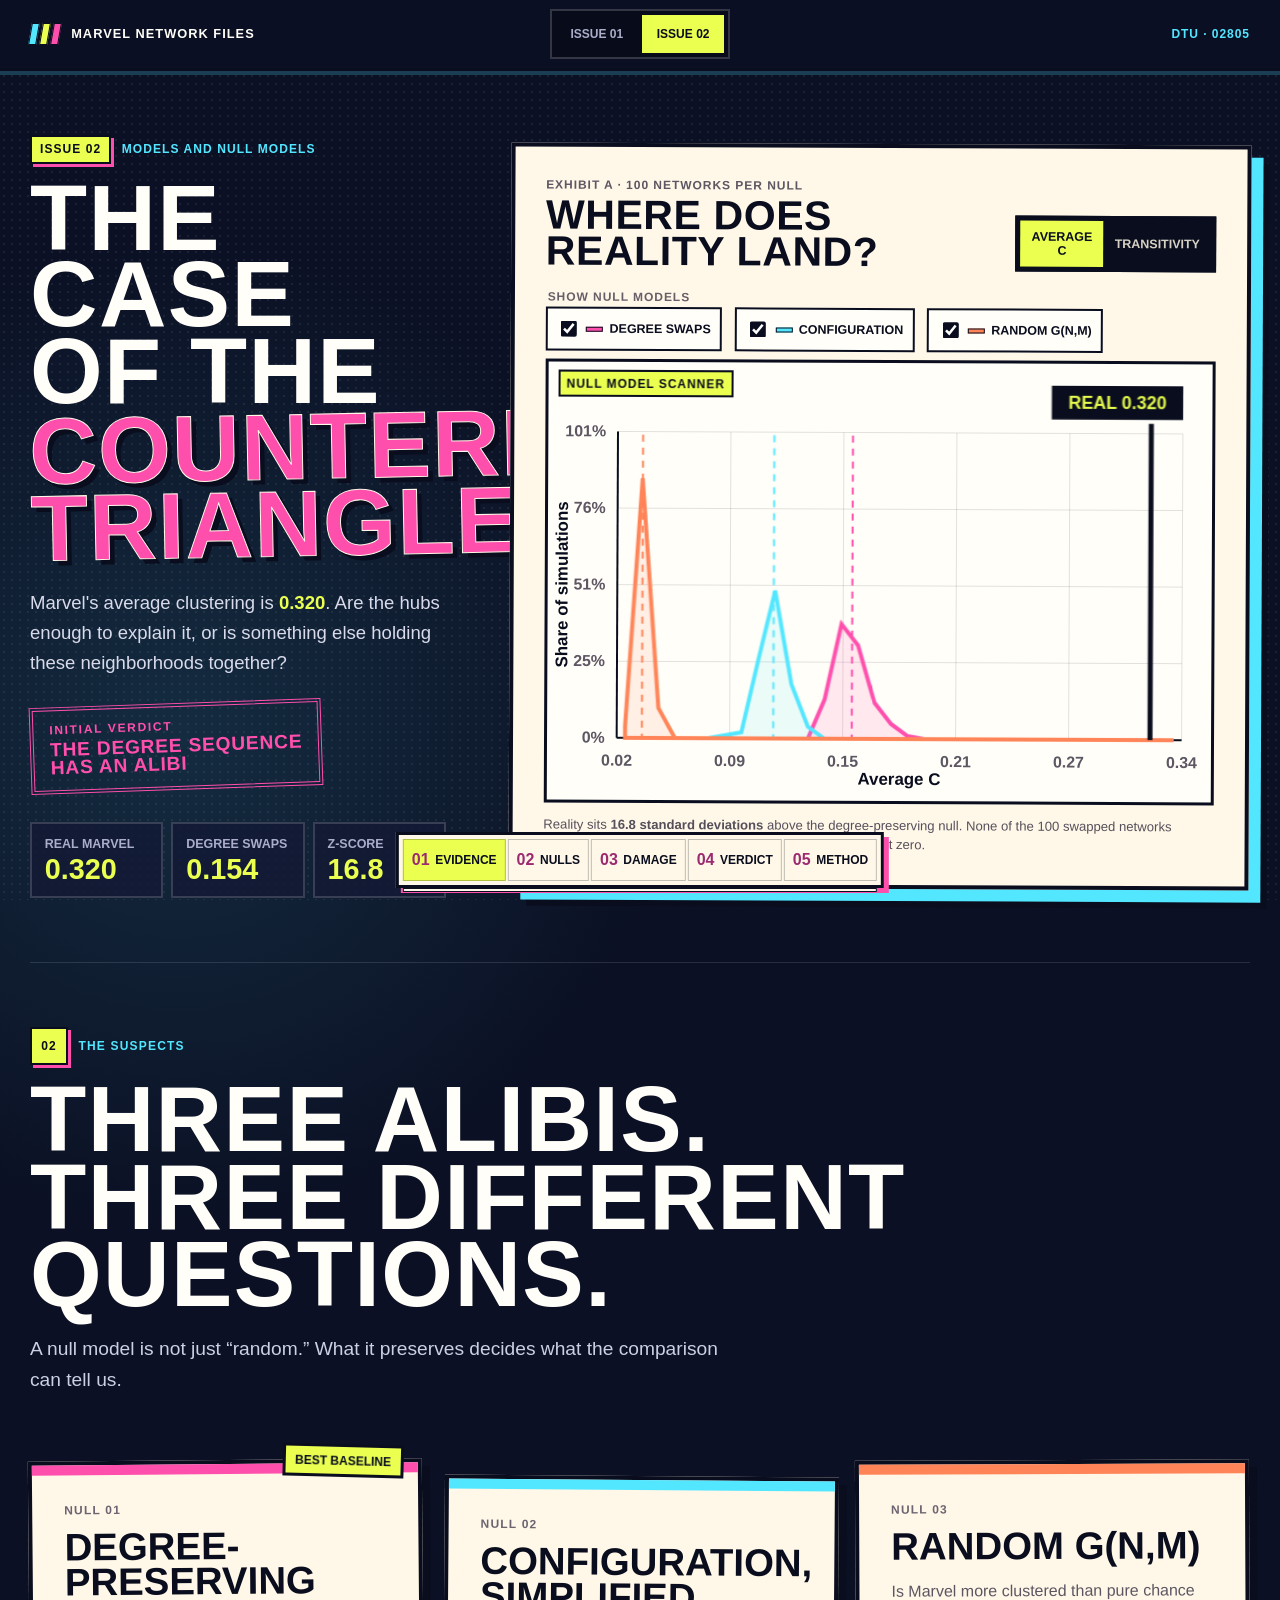
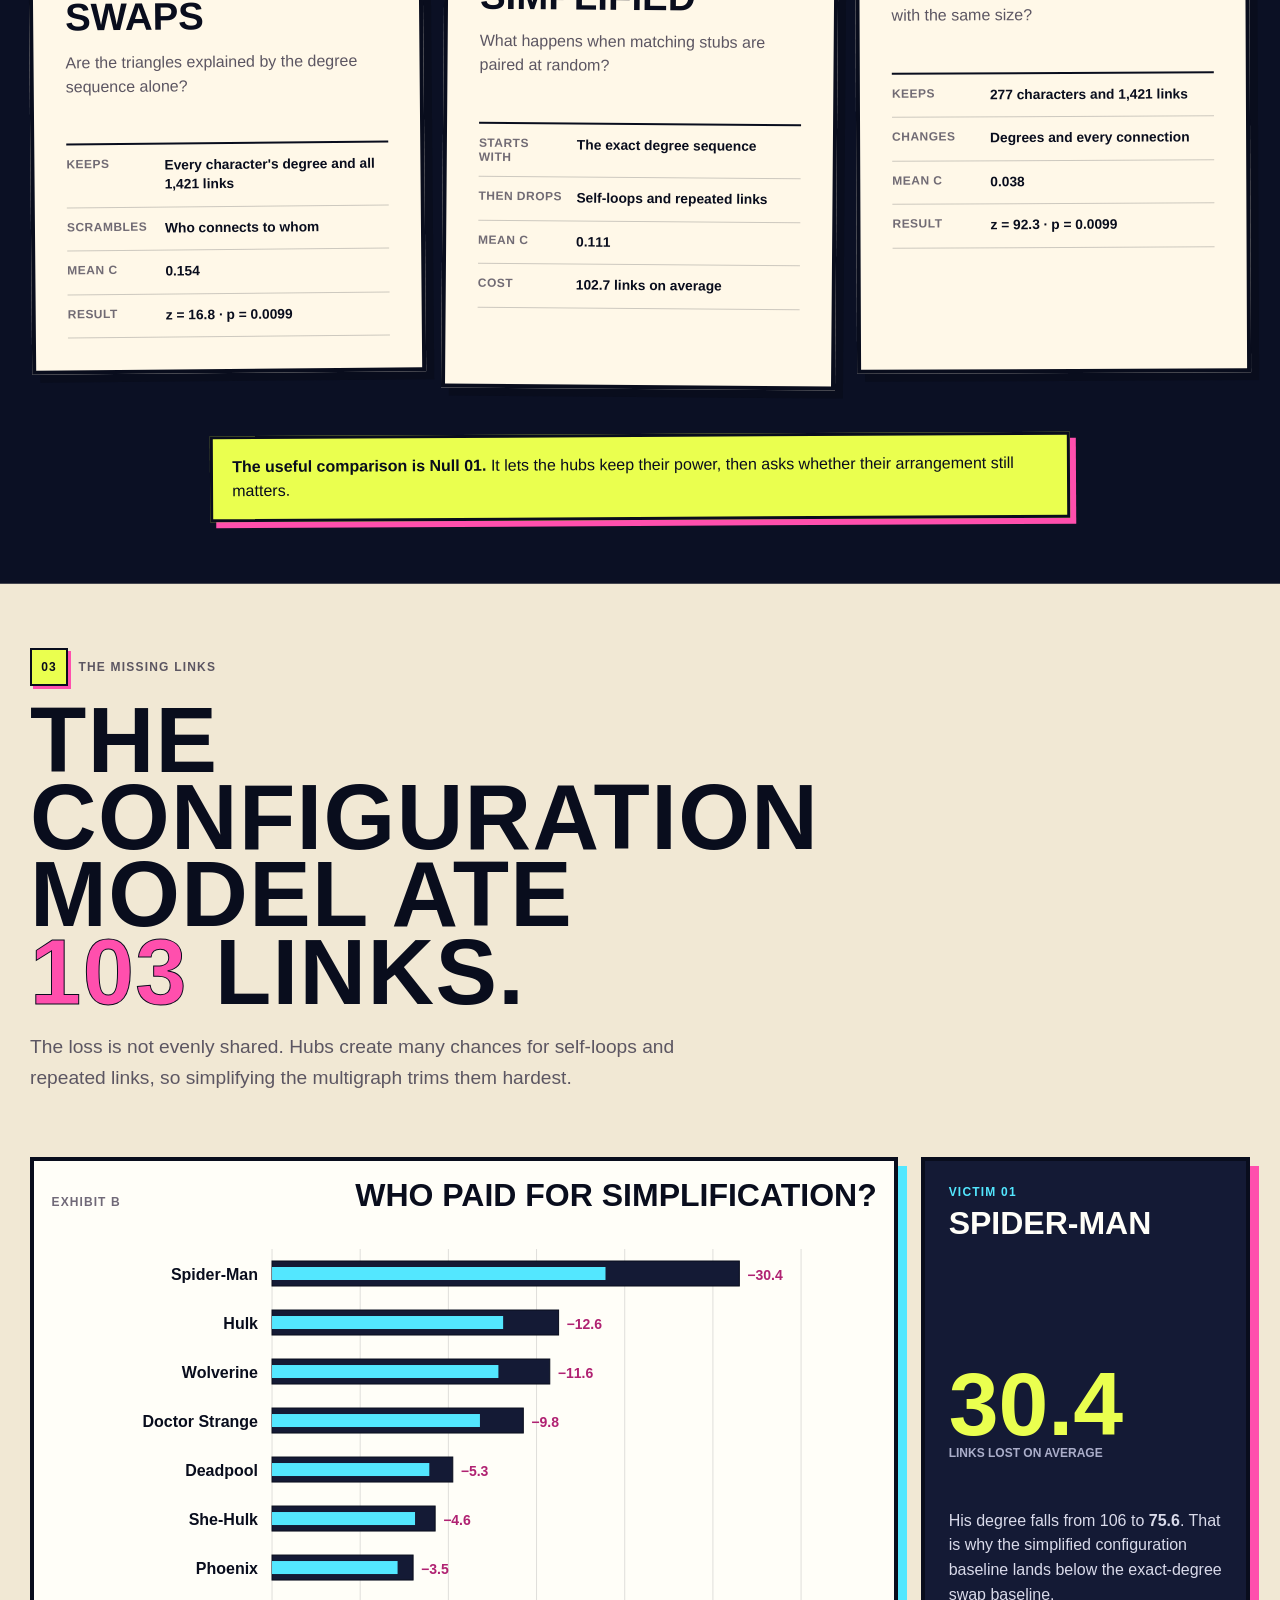
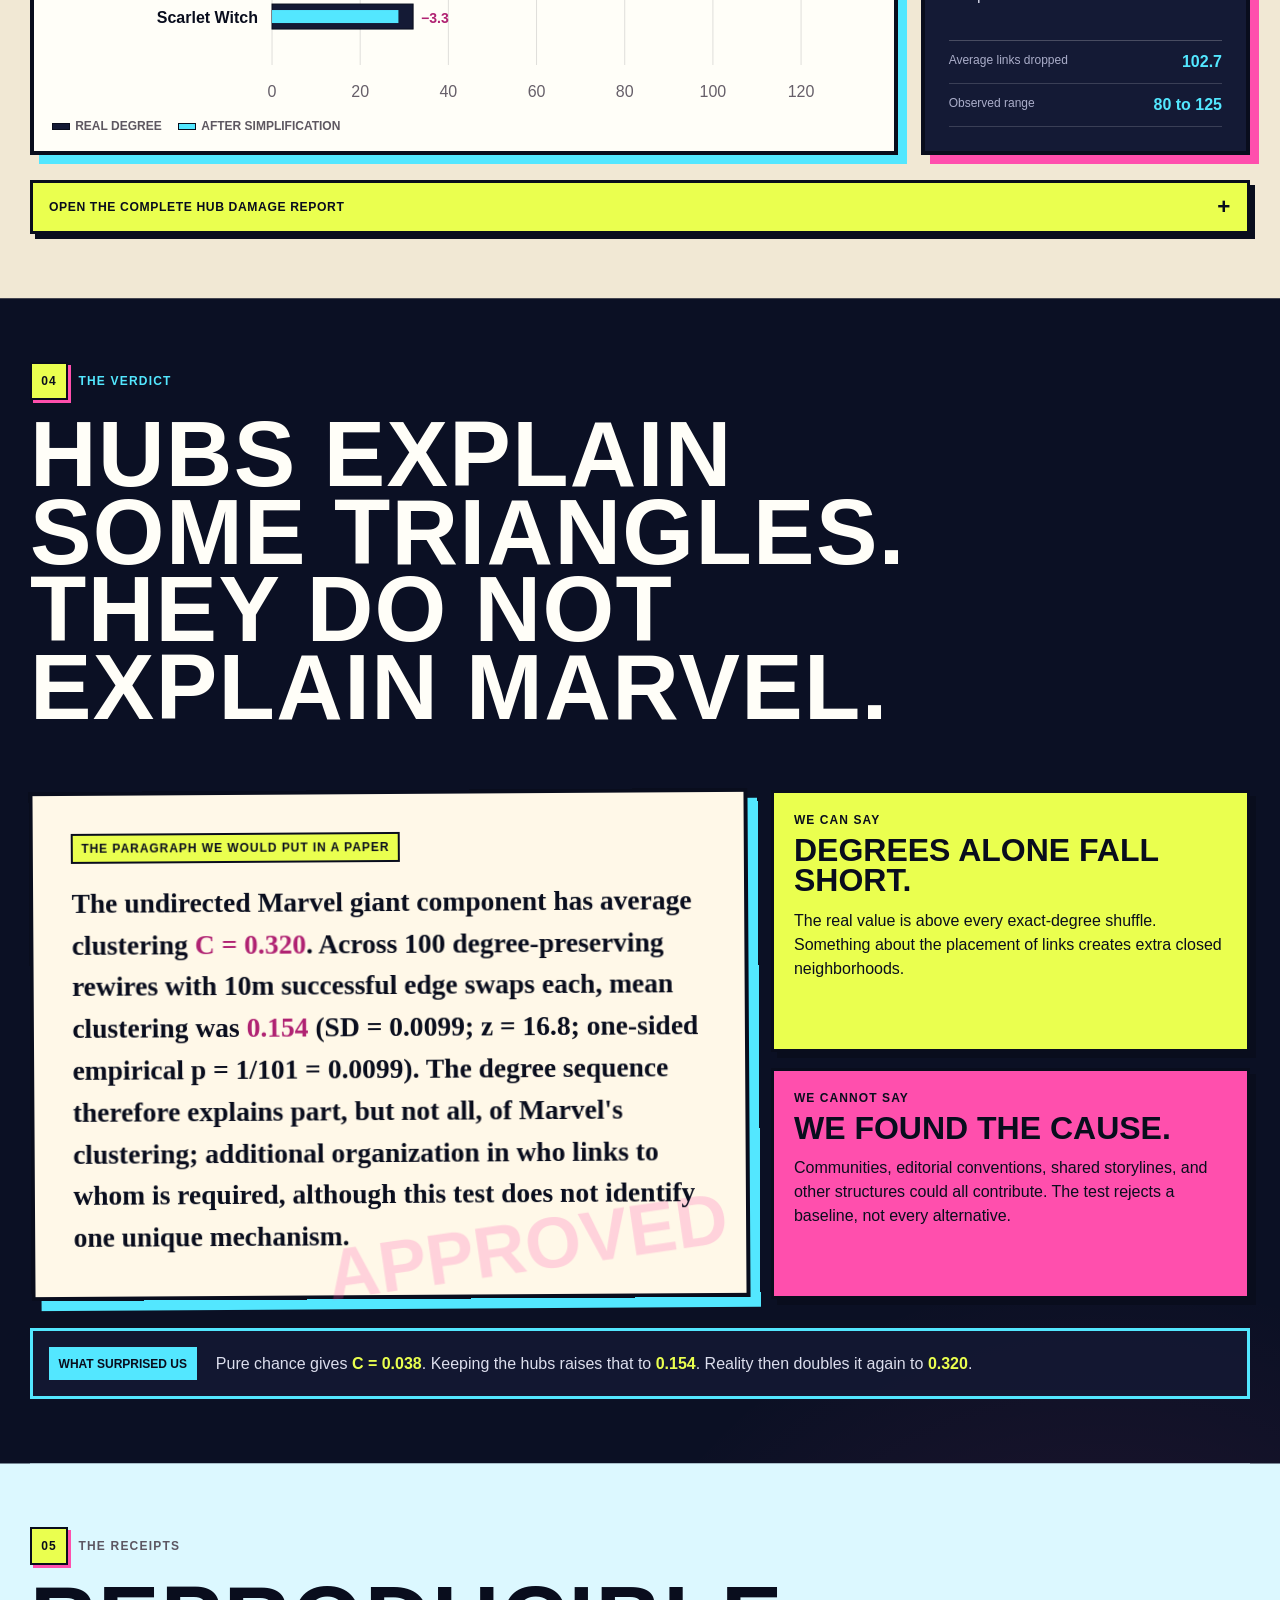
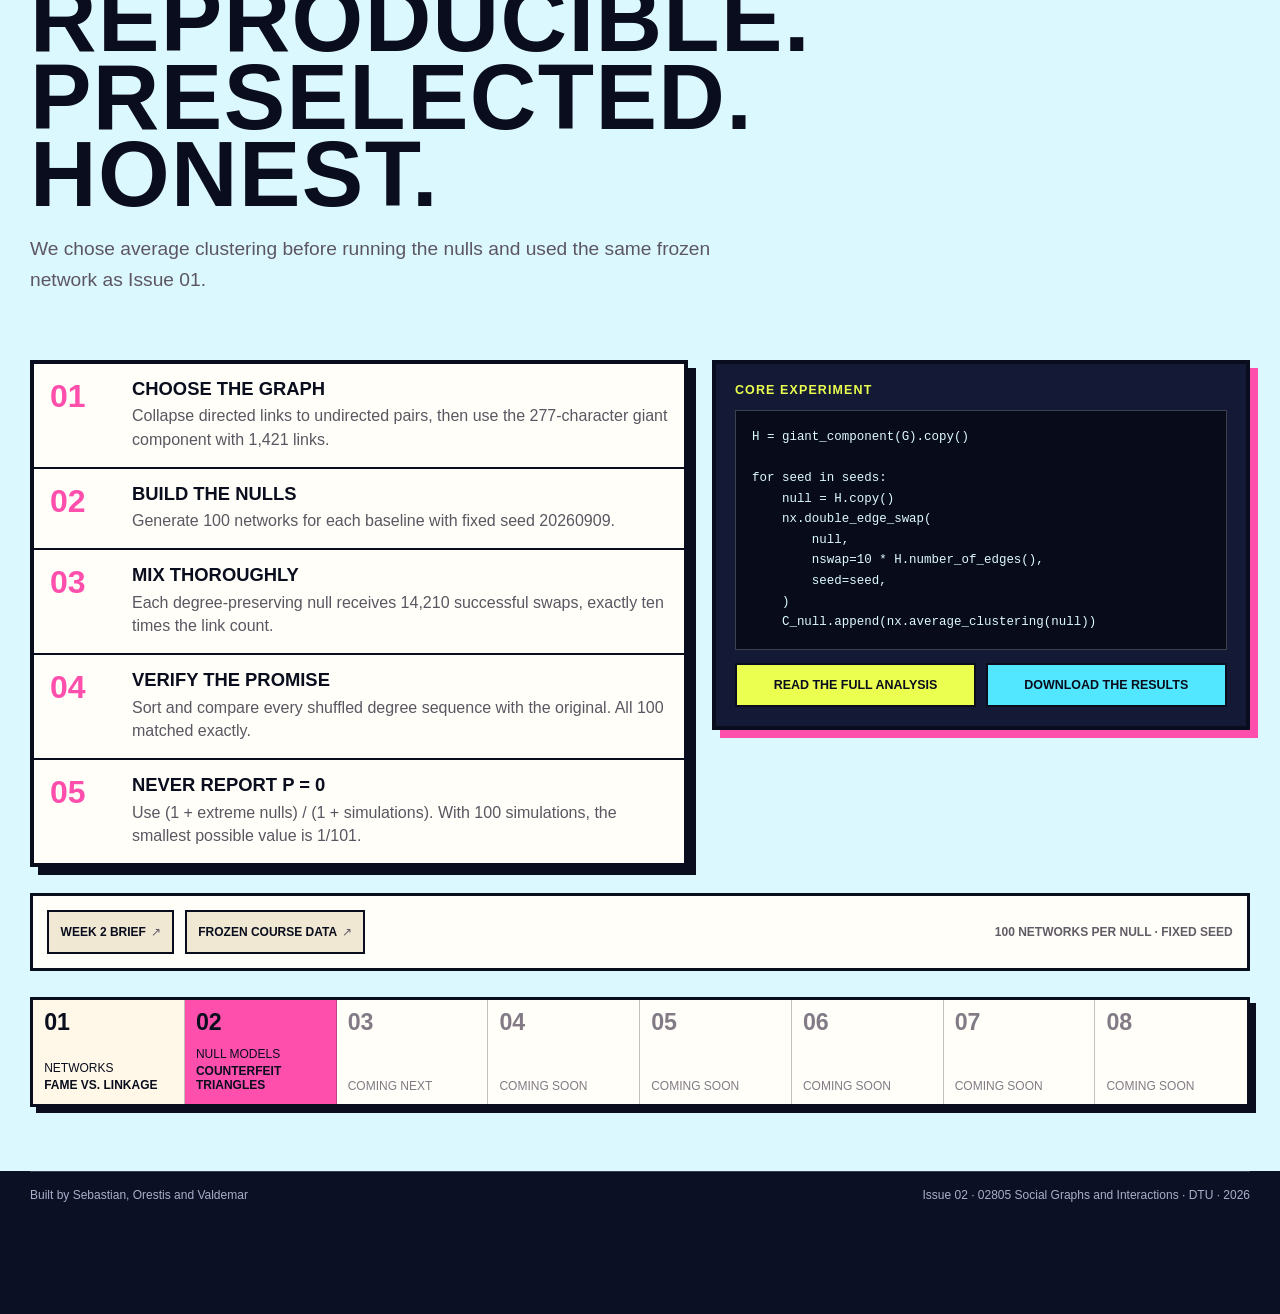
==== week2/index.html @ 1810e438 "Add Week 2 null model investigation" ====
<!doctype html>
<html lang="en" class="week2-mode">
  <head>
    <meta charset="utf-8" />
    <meta name="viewport" content="width=device-width, initial-scale=1" />
    <meta name="theme-color" content="#0b1024" />
    <meta name="description" content="Issue 02 of the Marvel Network Observatory tests whether Marvel's clustering can be explained by its degree sequence." />
    <meta property="og:type" content="article" />
    <meta property="og:title" content="Marvel Network Observatory | Issue 02" />
    <meta property="og:description" content="Are Marvel's triangles just hubs in disguise? Three null models enter the evidence room." />
    <meta property="og:url" content="https://valdemarnielsen.github.io/marvel-network-observatory/week2/" />
    <title>Marvel Network Observatory | Issue 02: The Counterfeit Triangles</title>
    <link rel="icon" href="../assets/favicon.svg" type="image/svg+xml" />
    <link rel="stylesheet" href="week2.css" />
  </head>
  <body>
    <a class="skip-link" href="#evidence">Skip to the evidence</a>

    <header class="case-header">
      <a class="case-brand" href="../" aria-label="Marvel Network Observatory, Issue 01">
        <span class="brand-dots" aria-hidden="true"><i></i><i></i><i></i></span>
        <span>Marvel Network Files</span>
      </a>
      <nav class="issue-switcher" aria-label="Published issues">
        <a href="../">Issue 01</a>
        <a href="./" aria-current="page">Issue 02</a>
      </nav>
      <span class="course-mark">DTU · 02805</span>
    </header>

    <main id="evidence">
      <section class="case-page hero-case" aria-labelledby="case-title">
        <div class="case-copy">
          <p class="issue-line"><span>Issue 02</span> Models and null models</p>
          <h1 id="case-title">The case of the <em>counterfeit triangles</em></h1>
          <p class="case-lead">Marvel's average clustering is <strong id="hero-real">0.320</strong>. Are the hubs enough to explain it, or is something else holding these neighborhoods together?</p>

          <div class="verdict-stamp" aria-label="Initial verdict">
            <span>Initial verdict</span>
            <strong>THE DEGREE SEQUENCE<br />HAS AN ALIBI</strong>
          </div>

          <dl class="headline-numbers" aria-label="Headline clustering results">
            <div><dt>Real Marvel</dt><dd id="metric-real">0.320</dd></div>
            <div><dt>Degree swaps</dt><dd id="metric-swaps">0.154</dd></div>
            <div><dt>z-score</dt><dd id="metric-z">16.8</dd></div>
          </dl>
        </div>

        <article class="evidence-card" aria-labelledby="chart-title">
          <header class="evidence-heading">
            <div>
              <p>Exhibit A · 100 networks per null</p>
              <h2 id="chart-title">Where does reality land?</h2>
            </div>
            <div class="stat-toggle" role="group" aria-label="Statistic shown">
              <button type="button" class="is-active" data-statistic="averageClustering" aria-pressed="true">Average C</button>
              <button type="button" data-statistic="transitivity" aria-pressed="false">Transitivity</button>
            </div>
          </header>

          <fieldset class="model-controls">
            <legend>Show null models</legend>
            <label class="model-swaps"><input type="checkbox" data-model="swaps" checked /><span></span>Degree swaps</label>
            <label class="model-configuration"><input type="checkbox" data-model="configuration" checked /><span></span>Configuration</label>
            <label class="model-gnm"><input type="checkbox" data-model="gnm" checked /><span></span>Random G(n,m)</label>
          </fieldset>

          <div class="chart-shell">
            <svg id="null-chart" viewBox="0 0 920 500" role="img" aria-labelledby="chart-title chart-description"></svg>
            <p id="chart-description" class="sr-only">Distributions from three null models with the real Marvel value marked as a vertical line.</p>
            <div id="chart-tooltip" class="chart-tooltip" hidden></div>
          </div>

          <p class="chart-caption" id="chart-caption" aria-live="polite">Loading the evidence…</p>
        </article>
      </section>

      <section class="case-page baseline-page" id="baselines" aria-labelledby="baselines-title">
        <header class="page-heading">
          <p><span>02</span> The suspects</p>
          <h2 id="baselines-title">Three alibis.<br />Three different questions.</h2>
          <p class="page-lead">A null model is not just “random.” What it preserves decides what the comparison can tell us.</p>
        </header>

        <div class="baseline-grid">
          <article class="baseline-dossier swaps-dossier">
            <div class="dossier-tab">Best baseline</div>
            <p class="dossier-number">Null 01</p>
            <h3>Degree-preserving swaps</h3>
            <p class="dossier-question">Are the triangles explained by the degree sequence alone?</p>
            <dl>
              <div><dt>Keeps</dt><dd>Every character's degree and all 1,421 links</dd></div>
              <div><dt>Scrambles</dt><dd>Who connects to whom</dd></div>
              <div><dt>Mean C</dt><dd id="swaps-mean">0.154</dd></div>
              <div><dt>Result</dt><dd id="swaps-result">z = 16.8 · p = 0.0099</dd></div>
            </dl>
          </article>

          <article class="baseline-dossier configuration-dossier">
            <p class="dossier-number">Null 02</p>
            <h3>Configuration, simplified</h3>
            <p class="dossier-question">What happens when matching stubs are paired at random?</p>
            <dl>
              <div><dt>Starts with</dt><dd>The exact degree sequence</dd></div>
              <div><dt>Then drops</dt><dd>Self-loops and repeated links</dd></div>
              <div><dt>Mean C</dt><dd id="configuration-mean">0.111</dd></div>
              <div><dt>Cost</dt><dd id="configuration-cost">102.7 links on average</dd></div>
            </dl>
          </article>

          <article class="baseline-dossier gnm-dossier">
            <p class="dossier-number">Null 03</p>
            <h3>Random G(n,m)</h3>
            <p class="dossier-question">Is Marvel more clustered than pure chance with the same size?</p>
            <dl>
              <div><dt>Keeps</dt><dd>277 characters and 1,421 links</dd></div>
              <div><dt>Changes</dt><dd>Degrees and every connection</dd></div>
              <div><dt>Mean C</dt><dd id="gnm-mean">0.038</dd></div>
              <div><dt>Result</dt><dd id="gnm-result">z = 92.3 · p = 0.0099</dd></div>
            </dl>
          </article>
        </div>

        <p class="baseline-punchline"><strong>The useful comparison is Null 01.</strong> It lets the hubs keep their power, then asks whether their arrangement still matters.</p>
      </section>

      <section class="case-page damage-page" id="damage" aria-labelledby="damage-title">
        <header class="page-heading page-heading-light">
          <p><span>03</span> The missing links</p>
          <h2 id="damage-title">The configuration model ate <strong id="lost-links-title">103</strong> links.</h2>
          <p class="page-lead">The loss is not evenly shared. Hubs create many chances for self-loops and repeated links, so simplifying the multigraph trims them hardest.</p>
        </header>

        <div class="damage-layout">
          <article class="damage-chart-card">
            <header><p>Exhibit B</p><h3>Who paid for simplification?</h3></header>
            <svg id="damage-chart" viewBox="0 0 900 500" role="img" aria-labelledby="damage-chart-title damage-chart-desc">
              <title id="damage-chart-title">Average degree retained by top hubs after simplifying the configuration model</title>
              <desc id="damage-chart-desc">Bars compare each hub's real degree with its average degree across 100 simplified configuration networks.</desc>
            </svg>
            <div class="damage-key" aria-hidden="true"><span><i></i>Real degree</span><span><i></i>After simplification</span></div>
          </article>

          <aside class="damage-note">
            <p class="note-kicker">Victim 01</p>
            <h3>Spider-Man</h3>
            <div class="loss-number"><strong id="spider-loss">30.4</strong><span>links lost on average</span></div>
            <p>His degree falls from 106 to <strong id="spider-retained">75.6</strong>. That is why the simplified configuration baseline lands below the exact-degree swap baseline.</p>
            <dl>
              <div><dt>Average links dropped</dt><dd id="lost-links-mean">102.7</dd></div>
              <div><dt>Observed range</dt><dd id="lost-links-range">80 to 125</dd></div>
            </dl>
          </aside>
        </div>

        <details class="hub-table-drawer">
          <summary>Open the complete hub damage report</summary>
          <div class="table-wrap">
            <table>
              <thead><tr><th>Character</th><th>Real degree</th><th>Mean after simplification</th><th>Mean lost</th></tr></thead>
              <tbody id="hub-table-body"></tbody>
            </table>
          </div>
        </details>
      </section>

      <section class="case-page verdict-page" id="verdict" aria-labelledby="verdict-title">
        <header class="page-heading">
          <p><span>04</span> The verdict</p>
          <h2 id="verdict-title">Hubs explain some triangles.<br />They do not explain Marvel.</h2>
        </header>

        <div class="verdict-layout">
          <blockquote class="paper-paragraph">
            <span>The paragraph we would put in a paper</span>
            <p>The undirected Marvel giant component has average clustering <strong>C = 0.320</strong>. Across 100 degree-preserving rewires with 10m successful edge swaps each, mean clustering was <strong>0.154</strong> (SD = 0.0099; z = 16.8; one-sided empirical p = 1/101 = 0.0099). The degree sequence therefore explains part, but not all, of Marvel's clustering; additional organization in who links to whom is required, although this test does not identify one unique mechanism.</p>
          </blockquote>

          <div class="verdict-cards">
            <article class="can-card">
              <p>We can say</p>
              <h3>Degrees alone fall short.</h3>
              <p>The real value is above every exact-degree shuffle. Something about the placement of links creates extra closed neighborhoods.</p>
            </article>
            <article class="cannot-card">
              <p>We cannot say</p>
              <h3>We found the cause.</h3>
              <p>Communities, editorial conventions, shared storylines, and other structures could all contribute. The test rejects a baseline, not every alternative.</p>
            </article>
          </div>
        </div>

        <div class="surprise-strip">
          <span>What surprised us</span>
          <p>Pure chance gives <strong>C = 0.038</strong>. Keeping the hubs raises that to <strong>0.154</strong>. Reality then doubles it again to <strong>0.320</strong>.</p>
        </div>
      </section>

      <section class="case-page method-page" id="method" aria-labelledby="method-title">
        <header class="page-heading page-heading-light">
          <p><span>05</span> The receipts</p>
          <h2 id="method-title">Reproducible.<br />Preselected. Honest.</h2>
          <p class="page-lead">We chose average clustering before running the nulls and used the same frozen network as Issue 01.</p>
        </header>

        <div class="method-grid">
          <ol class="method-steps">
            <li><span>01</span><div><h3>Choose the graph</h3><p>Collapse directed links to undirected pairs, then use the 277-character giant component with 1,421 links.</p></div></li>
            <li><span>02</span><div><h3>Build the nulls</h3><p>Generate 100 networks for each baseline with fixed seed 20260909.</p></div></li>
            <li><span>03</span><div><h3>Mix thoroughly</h3><p>Each degree-preserving null receives 14,210 successful swaps, exactly ten times the link count.</p></div></li>
            <li><span>04</span><div><h3>Verify the promise</h3><p>Sort and compare every shuffled degree sequence with the original. All 100 matched exactly.</p></div></li>
            <li><span>05</span><div><h3>Never report p = 0</h3><p>Use (1 + extreme nulls) / (1 + simulations). With 100 simulations, the smallest possible value is 1/101.</p></div></li>
          </ol>

          <aside class="code-receipt">
            <p>Core experiment</p>
            <pre><code>H = giant_component(G).copy()

for seed in seeds:
    null = H.copy()
    nx.double_edge_swap(
        null,
        nswap=10 * H.number_of_edges(),
        seed=seed,
    )
    C_null.append(nx.average_clustering(null))</code></pre>
            <div class="receipt-links">
              <a href="../scripts/build_week2_data.py">Read the full analysis</a>
              <a href="data/null_models.json">Download the results</a>
            </div>
          </aside>
        </div>

        <div class="source-row">
          <a href="https://sunelehmann.com/socialgraphs2026-web/weeks/week2.html#go-nuts" target="_blank" rel="noreferrer">Week 2 brief <span aria-hidden="true">↗</span></a>
          <a href="https://sunelehmann.com/socialgraphs2026-web/data/" target="_blank" rel="noreferrer">Frozen course data <span aria-hidden="true">↗</span></a>
          <span>100 networks per null · fixed seed</span>
        </div>

        <div class="issue-track" aria-label="Course post progress">
          <a href="../"><span>01</span><small>Networks</small><strong>Fame vs. linkage</strong></a>
          <a href="./" aria-current="page"><span>02</span><small>Null models</small><strong>Counterfeit triangles</strong></a>
          <div><span>03</span><small>Coming next</small></div>
          <div><span>04</span><small>Coming soon</small></div>
          <div><span>05</span><small>Coming soon</small></div>
          <div><span>06</span><small>Coming soon</small></div>
          <div><span>07</span><small>Coming soon</small></div>
          <div><span>08</span><small>Coming soon</small></div>
        </div>
      </section>
    </main>

    <nav class="case-reader" aria-label="Issue 02 sections">
      <a href="#evidence" data-case-link><span>01</span><strong>Evidence</strong></a>
      <a href="#baselines" data-case-link><span>02</span><strong>Nulls</strong></a>
      <a href="#damage" data-case-link><span>03</span><strong>Damage</strong></a>
      <a href="#verdict" data-case-link><span>04</span><strong>Verdict</strong></a>
      <a href="#method" data-case-link><span>05</span><strong>Method</strong></a>
      <i aria-hidden="true"><b id="reading-progress"></b></i>
    </nav>

    <footer><span>Built by Sebastian, Orestis and Valdemar</span><span>Issue 02 · 02805 Social Graphs and Interactions · DTU · 2026</span></footer>
    <script src="week2.js"></script>
  </body>
</html>
---- week2/week2.css ----
:root {
  --ink: #090d1d;
  --night: #0b1024;
  --night-2: #141a35;
  --paper: #fff8e8;
  --paper-2: #f1e8d4;
  --acid: #eaff4f;
  --cyan: #53e7ff;
  --pink: #ff4fad;
  --orange: #ff8458;
  --white: #fffef8;
  --muted: #abaeca;
  --max: 1220px;
  color-scheme: dark;
  font-family: "Trebuchet MS", Arial, sans-serif;
  font-synthesis: none;
}

* { box-sizing: border-box; }
html { scroll-behavior: smooth; }
body {
  min-width: 320px;
  margin: 0;
  color: var(--white);
  background:
    radial-gradient(circle at 14% 12%, rgba(83,231,255,.13), transparent 31rem),
    radial-gradient(circle at 86% 82%, rgba(255,79,173,.12), transparent 34rem),
    var(--night);
  overflow-x: hidden;
}
body::before {
  content: "";
  position: fixed;
  inset: 0;
  z-index: -1;
  opacity: .24;
  background-image: radial-gradient(rgba(255,255,255,.32) .7px, transparent .8px);
  background-size: 8px 8px;
  pointer-events: none;
}
button,input { font: inherit; }
a { color: inherit; }
.skip-link {
  position: fixed;
  z-index: 100;
  top: 10px;
  left: 10px;
  padding: .8rem 1rem;
  color: var(--ink);
  background: var(--acid);
  transform: translateY(-150%);
}
.skip-link:focus { transform: none; }
.sr-only {
  position: absolute;
  width: 1px;
  height: 1px;
  padding: 0;
  margin: -1px;
  overflow: hidden;
  clip: rect(0,0,0,0);
  white-space: nowrap;
  border: 0;
}

.case-header {
  position: sticky;
  z-index: 50;
  top: 0;
  min-height: 58px;
  display: grid;
  grid-template-columns: 1fr auto 1fr;
  align-items: center;
  gap: 1rem;
  padding: .55rem max(18px,calc((100% - var(--max))/2));
  border-bottom: 3px solid var(--ink);
  background: rgba(11,16,36,.92);
  box-shadow: 0 4px 0 rgba(83,231,255,.22);
  backdrop-filter: blur(14px);
}
.case-brand {
  justify-self: start;
  display: inline-flex;
  align-items: center;
  gap: .7rem;
  font-size: .8rem;
  font-weight: 900;
  letter-spacing: .08em;
  text-decoration: none;
  text-transform: uppercase;
}
.brand-dots { display: flex; gap: 3px; }
.brand-dots i { width: 8px; height: 22px; display: block; border: 1px solid var(--ink); transform: skew(-10deg); }
.brand-dots i:nth-child(1) { background: var(--cyan); }
.brand-dots i:nth-child(2) { background: var(--acid); }
.brand-dots i:nth-child(3) { background: var(--pink); }
.issue-switcher { display: flex; gap: .3rem; padding: .25rem; border: 2px solid rgba(255,255,255,.18); background: #070b1a; }
.issue-switcher a {
  min-height: 38px;
  display: grid;
  place-items: center;
  padding: .45rem .9rem;
  color: var(--muted);
  font-size: .75rem;
  font-weight: 900;
  text-decoration: none;
  text-transform: uppercase;
}
.issue-switcher a:hover { color: var(--white); background: var(--night-2); }
.issue-switcher a[aria-current="page"] { color: var(--ink); background: var(--acid); }
.course-mark { justify-self: end; color: var(--cyan); font-size: .75rem; font-weight: 900; letter-spacing: .08em; }

main { width: min(calc(100% - 28px),var(--max)); margin: 0 auto; }
.case-page { min-height: calc(100svh - 58px); padding: clamp(2rem,5vw,5.5rem) 0; }
.hero-case {
  display: grid;
  grid-template-columns: minmax(280px,.72fr) minmax(560px,1.28fr);
  align-items: center;
  gap: clamp(2rem,5vw,5rem);
}
.case-copy { position: relative; min-width: 0; }
.issue-line { display: flex; align-items: center; gap: .65rem; margin: 0 0 1rem; color: var(--cyan); font-size: .75rem; font-weight: 900; letter-spacing: .09em; text-transform: uppercase; }
.issue-line span { padding: .35rem .5rem; border: 2px solid var(--ink); color: var(--ink); background: var(--acid); box-shadow: 3px 3px 0 var(--pink); }
h1,h2 { margin: 0; font-family: Impact, Haettenschweiler, "Arial Narrow Bold", sans-serif; font-weight: 900; letter-spacing: .015em; text-transform: uppercase; }
h1 { max-width: 700px; font-size: clamp(4rem,7.3vw,7.3rem); line-height: .82; text-wrap: balance; }
h1 em { display: block; color: var(--pink); font-style: normal; -webkit-text-stroke: 1px var(--paper); text-shadow: 5px 5px 0 var(--ink); transform: rotate(-1.1deg); }
.case-lead { max-width: 44rem; margin: 1.6rem 0; color: #d9dbec; font-size: clamp(1rem,1.45vw,1.22rem); line-height: 1.6; }
.case-lead strong { color: var(--acid); }
.verdict-stamp { width: fit-content; margin: 1.6rem 0; padding: .75rem 1rem; border: 4px double var(--pink); color: var(--pink); transform: rotate(-2deg); }
.verdict-stamp span { display: block; font-size: .75rem; font-weight: 900; letter-spacing: .14em; text-transform: uppercase; }
.verdict-stamp strong { display: block; margin-top: .22rem; font: 900 1.2rem/.98 Impact,sans-serif; letter-spacing: .04em; }
.headline-numbers { display: grid; grid-template-columns: repeat(3,1fr); gap: .5rem; margin: 2rem 0 0; }
.headline-numbers div { padding: .8rem; border: 2px solid rgba(255,255,255,.16); background: rgba(20,26,53,.84); }
.headline-numbers dt { color: var(--muted); font-size: .78rem; font-weight: 900; text-transform: uppercase; }
.headline-numbers dd { margin: .22rem 0 0; color: var(--acid); font: 900 1.8rem/1 Impact,sans-serif; }

.evidence-card {
  min-width: 0;
  padding: clamp(1rem,2.4vw,2rem);
  border: 4px solid var(--ink);
  color: var(--ink);
  background: var(--paper);
  box-shadow: 12px 12px 0 var(--cyan), 18px 18px 0 var(--ink);
  transform: rotate(.25deg);
}
.evidence-heading { display: flex; align-items: end; justify-content: space-between; gap: 1rem; }
.evidence-heading p { margin: 0 0 .3rem; color: #5d5663; font-size: .75rem; font-weight: 900; letter-spacing: .08em; text-transform: uppercase; }
.evidence-heading h2 { font-size: clamp(2rem,3.2vw,3.4rem); line-height: .9; }
.stat-toggle { display: flex; padding: .2rem; border: 2px solid var(--ink); background: var(--ink); }
.stat-toggle button { min-height: 44px; padding: .55rem .7rem; border: 0; color: #d6d1c4; background: transparent; cursor: pointer; font-size: .78rem; font-weight: 900; text-transform: uppercase; }
.stat-toggle button.is-active { color: var(--ink); background: var(--acid); }
.model-controls { display: flex; flex-wrap: wrap; gap: .45rem .8rem; margin: 1.25rem 0 .5rem; padding: 0; border: 0; }
.model-controls legend { width: 100%; margin-bottom: .2rem; color: #675f67; font-size: .75rem; font-weight: 900; letter-spacing: .08em; text-transform: uppercase; }
.model-controls label { min-height: 44px; display: inline-flex; align-items: center; gap: .4rem; padding: .35rem .58rem; border: 2px solid var(--ink); background: var(--white); cursor: pointer; font-size: .78rem; font-weight: 900; text-transform: uppercase; }
.model-controls input { width: 1rem; height: 1rem; accent-color: var(--ink); }
.model-controls label > span { width: 17px; height: 5px; border: 1px solid var(--ink); }
.model-swaps > span { background: var(--pink); }
.model-configuration > span { background: var(--cyan); }
.model-gnm > span { background: var(--orange); }
.chart-shell { position: relative; min-width: 0; border: 3px solid var(--ink); background: var(--white); overflow: hidden; }
.chart-shell::before { content: "NULL MODEL SCANNER"; position: absolute; z-index: 2; top: 8px; left: 10px; padding: .28rem .4rem; color: var(--ink); background: var(--acid); border: 2px solid var(--ink); font-size: .75rem; font-weight: 900; letter-spacing: .08em; }
#null-chart { width: 100%; height: auto; min-height: 330px; display: block; }
.chart-tooltip { position: absolute; z-index: 5; min-width: 170px; max-width: 230px; padding: .7rem; border: 2px solid var(--ink); color: var(--white); background: var(--night); box-shadow: 4px 4px 0 var(--acid); font-size: .75rem; pointer-events: none; }
.chart-tooltip strong { color: var(--acid); }
.chart-caption { min-height: 2.6em; margin: .75rem 0 0; color: #554f5b; font-size: .82rem; line-height: 1.45; }

.chart-grid { stroke: rgba(9,13,29,.12); stroke-width: 1; }
.chart-axis { stroke: var(--ink); stroke-width: 2; }
.chart-tick,.chart-label { fill: #5d5663; font: 700 16px "Trebuchet MS",sans-serif; }
.chart-label { fill: var(--ink); font-size: 17px; font-weight: 900; }
.null-area { stroke-width: 4; vector-effect: non-scaling-stroke; transition: opacity .2s ease; }
.null-mean { stroke-width: 2; stroke-dasharray: 7 6; vector-effect: non-scaling-stroke; }
.real-line { stroke: var(--ink); stroke-width: 5; vector-effect: non-scaling-stroke; }
.real-badge { fill: var(--ink); }
.real-badge-text { fill: var(--acid); font: 900 18px "Trebuchet MS",sans-serif; }

.page-heading { max-width: 940px; margin-bottom: clamp(2rem,5vw,4.5rem); }
.page-heading > p:first-child { display: flex; align-items: center; gap: .65rem; margin: 0 0 1rem; color: var(--cyan); font-size: .75rem; font-weight: 900; letter-spacing: .1em; text-transform: uppercase; }
.page-heading > p:first-child span { width: 38px; height: 38px; display: grid; place-items: center; border: 2px solid var(--ink); color: var(--ink); background: var(--acid); box-shadow: 3px 3px 0 var(--pink); }
.page-heading h2 { font-size: clamp(3.5rem,7.2vw,7rem); line-height: .84; text-wrap: balance; }
.page-heading .page-lead { max-width: 720px; margin: 1.3rem 0 0; color: #cdd0e4; font-size: clamp(1rem,1.5vw,1.2rem); line-height: 1.6; }

.baseline-page { display: grid; align-content: center; border-top: 1px solid rgba(255,255,255,.12); }
.baseline-grid { display: grid; grid-template-columns: repeat(3,1fr); gap: 1.2rem; }
.baseline-dossier { position: relative; min-width: 0; padding: clamp(1.2rem,2.5vw,2rem); border: 4px solid var(--ink); color: var(--ink); background: var(--paper); box-shadow: 8px 8px 0 var(--ink); }
.baseline-dossier::before { content: ""; position: absolute; inset: 0 0 auto; height: 10px; background: var(--cyan); }
.swaps-dossier::before { background: var(--pink); }
.gnm-dossier::before { background: var(--orange); }
.baseline-dossier:nth-child(1) { transform: rotate(-.5deg); }
.baseline-dossier:nth-child(2) { transform: translateY(1rem) rotate(.45deg); }
.baseline-dossier:nth-child(3) { transform: rotate(-.25deg); }
.dossier-tab { position: absolute; top: -19px; right: 14px; padding: .42rem .58rem; border: 3px solid var(--ink); color: var(--ink); background: var(--acid); font-size: .75rem; font-weight: 900; text-transform: uppercase; transform: rotate(2deg); }
.dossier-number { margin: .4rem 0 .7rem; color: #6c6470; font-size: .75rem; font-weight: 900; letter-spacing: .1em; text-transform: uppercase; }
.baseline-dossier h3 { margin: 0; font: 900 clamp(1.8rem,3vw,3rem)/.92 Impact,sans-serif; text-transform: uppercase; }
.dossier-question { min-height: 4.8em; margin: 1rem 0; color: #5c5662; line-height: 1.5; }
.baseline-dossier dl { margin: 0; border-top: 2px solid var(--ink); }
.baseline-dossier dl div { display: grid; grid-template-columns: 86px 1fr; gap: .75rem; padding: .75rem 0; border-bottom: 1px solid rgba(9,13,29,.2); }
.baseline-dossier dt { color: #716b74; font-size: .75rem; font-weight: 900; letter-spacing: .04em; text-transform: uppercase; }
.baseline-dossier dd { margin: 0; font-size: .86rem; font-weight: 900; line-height: 1.35; }
.baseline-punchline { max-width: 860px; margin: 3.8rem auto 0; padding: 1rem 1.2rem; border: 3px solid var(--ink); color: var(--ink); background: var(--acid); box-shadow: 6px 6px 0 var(--pink); font-size: 1rem; line-height: 1.5; transform: rotate(-.3deg); }

.damage-page,.method-page {
  position: relative;
  color: var(--ink);
  background: var(--paper-2);
  box-shadow: 0 0 0 100vmax var(--paper-2);
  clip-path: inset(0 -100vmax);
}
.page-heading-light > p:first-child { color: #5c5662; }
.page-heading-light .page-lead { color: #5c5662; }
.damage-page .page-heading strong { color: var(--pink); font-weight: inherit; -webkit-text-stroke: 1px var(--ink); }
.damage-layout { display: grid; grid-template-columns: minmax(0,1.45fr) minmax(260px,.55fr); align-items: stretch; gap: 1.4rem; }
.damage-chart-card { min-width: 0; padding: 1.1rem; border: 4px solid var(--ink); background: var(--white); box-shadow: 9px 9px 0 var(--cyan); }
.damage-chart-card header { display: flex; align-items: baseline; justify-content: space-between; gap: 1rem; }
.damage-chart-card header p { margin: 0; color: #706978; font-size: .75rem; font-weight: 900; letter-spacing: .09em; text-transform: uppercase; }
.damage-chart-card h3,.damage-note h3 { margin: 0; font: 900 clamp(1.6rem,2.5vw,2.4rem)/1 Impact,sans-serif; text-transform: uppercase; }
#damage-chart { width: 100%; height: auto; min-height: 360px; display: block; margin-top: .5rem; }
.damage-key { display: flex; flex-wrap: wrap; gap: .8rem 1rem; color: #5e5861; font-size: .75rem; font-weight: 900; text-transform: uppercase; }
.damage-key span { display: inline-flex; align-items: center; gap: .35rem; }
.damage-key i { width: 18px; height: 7px; border: 1px solid var(--ink); background: var(--night-2); }
.damage-key span:last-child i { background: var(--cyan); }
.damage-note { display: flex; flex-direction: column; padding: 1.5rem; border: 4px solid var(--ink); color: var(--white); background: var(--night-2); box-shadow: 9px 9px 0 var(--pink); }
.note-kicker { margin: 0 0 .5rem; color: var(--cyan); font-size: .75rem; font-weight: 900; letter-spacing: .1em; text-transform: uppercase; }
.loss-number { margin: auto 0 1rem; padding: 1rem 0; }
.loss-number strong { display: block; color: var(--acid); font: 900 clamp(4rem,7vw,7rem)/.85 Impact,sans-serif; }
.loss-number span { color: var(--muted); font-size: .75rem; font-weight: 900; text-transform: uppercase; }
.damage-note > p:not(.note-kicker) { color: #d9daea; line-height: 1.55; }
.damage-note dl { margin: 1rem 0 0; border-top: 1px solid rgba(255,255,255,.22); }
.damage-note dl div { display: flex; justify-content: space-between; gap: 1rem; padding: .75rem 0; border-bottom: 1px solid rgba(255,255,255,.16); }
.damage-note dt { color: var(--muted); font-size: .75rem; }
.damage-note dd { margin: 0; color: var(--cyan); font-weight: 900; }
.hub-table-drawer { margin-top: 1.6rem; border: 3px solid var(--ink); background: var(--white); box-shadow: 5px 5px 0 var(--ink); }
.hub-table-drawer summary { min-height: 48px; display: flex; align-items: center; padding: .8rem 1rem; cursor: pointer; color: var(--ink); background: var(--acid); font-size: .76rem; font-weight: 900; letter-spacing: .05em; text-transform: uppercase; }
.hub-table-drawer summary::marker { content: ""; }
.hub-table-drawer summary::after { content: "+"; margin-left: auto; font: 900 1.4rem/1 Impact,sans-serif; }
.hub-table-drawer[open] summary::after { content: "−"; }
.table-wrap { overflow-x: auto; }
table { width: 100%; border-collapse: collapse; min-width: 650px; }
th,td { padding: .8rem 1rem; border-top: 1px solid rgba(9,13,29,.16); text-align: left; }
th { color: #68616c; font-size: .75rem; text-transform: uppercase; }
td { font-size: .86rem; }
td:not(:first-child) { font-variant-numeric: tabular-nums; font-weight: 900; }

.verdict-page { display: grid; align-content: center; }
.verdict-layout { display: grid; grid-template-columns: minmax(0,1.2fr) minmax(290px,.8fr); gap: 1.4rem; }
.paper-paragraph { position: relative; margin: 0; padding: clamp(1.6rem,3vw,2.8rem); border: 4px solid var(--ink); color: var(--ink); background: var(--paper); box-shadow: 10px 10px 0 var(--cyan); transform: rotate(-.35deg); }
.paper-paragraph::after { content: "APPROVED"; position: absolute; right: 1rem; bottom: .8rem; color: rgba(255,79,173,.22); font: 900 4.5rem/1 Impact,sans-serif; transform: rotate(-8deg); }
.paper-paragraph > span { display: inline-block; padding: .35rem .5rem; color: var(--ink); background: var(--acid); border: 2px solid var(--ink); font-size: .75rem; font-weight: 900; letter-spacing: .08em; text-transform: uppercase; }
.paper-paragraph p { position: relative; z-index: 1; margin: 1.2rem 0 0; font: 700 clamp(1.15rem,2.15vw,1.75rem)/1.52 Georgia,serif; }
.paper-paragraph strong { color: #b02272; }
.verdict-cards { display: grid; gap: 1rem; }
.verdict-cards article { padding: 1.25rem; border: 3px solid var(--ink); color: var(--ink); background: var(--acid); box-shadow: 6px 6px 0 var(--ink); }
.verdict-cards article:last-child { background: var(--pink); }
.verdict-cards article > p:first-child { margin: 0 0 .5rem; font-size: .75rem; font-weight: 900; letter-spacing: .09em; text-transform: uppercase; }
.verdict-cards h3 { margin: 0; font: 900 2rem/.95 Impact,sans-serif; text-transform: uppercase; }
.verdict-cards article > p:last-child { margin: .8rem 0 0; line-height: 1.5; }
.surprise-strip { display: grid; grid-template-columns: auto 1fr; align-items: center; gap: 1.2rem; margin-top: 1.8rem; padding: 1rem; border: 3px solid var(--cyan); background: rgba(20,26,53,.8); }
.surprise-strip span { padding: .6rem; color: var(--ink); background: var(--cyan); font-size: .75rem; font-weight: 900; text-transform: uppercase; }
.surprise-strip p { margin: 0; color: #dcdeed; line-height: 1.5; }
.surprise-strip strong { color: var(--acid); }

.method-page { background: #dcf8ff; box-shadow: 0 0 0 100vmax #dcf8ff; }
.method-grid { display: grid; grid-template-columns: minmax(0,1.1fr) minmax(360px,.9fr); gap: 1.5rem; }
.method-steps { margin: 0; padding: 0; list-style: none; border: 4px solid var(--ink); background: var(--white); box-shadow: 8px 8px 0 var(--ink); }
.method-steps li { display: grid; grid-template-columns: 66px 1fr; gap: 1rem; padding: 1rem; border-bottom: 2px solid var(--ink); }
.method-steps li:last-child { border-bottom: 0; }
.method-steps li > span { color: var(--pink); font: 900 2rem/1 Impact,sans-serif; }
.method-steps h3 { margin: 0; font: 900 1.15rem/1 Impact,sans-serif; text-transform: uppercase; }
.method-steps p { margin: .38rem 0 0; color: #5b5661; line-height: 1.45; }
.code-receipt { align-self: start; min-width: 0; padding: 1.2rem; border: 4px solid var(--ink); color: var(--white); background: var(--night-2); box-shadow: 8px 8px 0 var(--pink); }
.code-receipt > p { margin: 0 0 .8rem; color: var(--acid); font-size: .78rem; font-weight: 900; letter-spacing: .09em; text-transform: uppercase; }
.code-receipt pre { overflow-x: auto; margin: 0; padding: 1rem; border: 1px solid rgba(255,255,255,.22); color: #dffbff; background: #070b1a; font: .78rem/1.65 Consolas,monospace; }
.receipt-links { display: grid; grid-template-columns: 1fr 1fr; gap: .6rem; margin-top: .8rem; }
.receipt-links a { min-height: 44px; display: grid; place-items: center; padding: .6rem; border: 2px solid var(--ink); color: var(--ink); background: var(--acid); font-size: .78rem; font-weight: 900; text-align: center; text-decoration: none; text-transform: uppercase; }
.receipt-links a:last-child { background: var(--cyan); }
.source-row { display: flex; flex-wrap: wrap; align-items: center; gap: .7rem; margin-top: 1.6rem; padding: .9rem; border: 3px solid var(--ink); background: var(--white); }
.source-row a { min-height: 44px; display: inline-flex; align-items: center; gap: .3rem; padding: .55rem .7rem; border: 2px solid var(--ink); color: var(--ink); background: var(--paper-2); font-size: .75rem; font-weight: 900; text-decoration: none; text-transform: uppercase; }
.source-row span { margin-left: auto; color: #625c67; font-size: .75rem; font-weight: 900; text-transform: uppercase; }
.issue-track { display: grid; grid-template-columns: repeat(8,1fr); margin-top: 1.6rem; border: 3px solid var(--ink); background: var(--white); box-shadow: 6px 6px 0 var(--ink); }
.issue-track > * { min-width: 0; min-height: 104px; display: flex; flex-direction: column; padding: .7rem; border-right: 1px solid rgba(9,13,29,.25); color: #827b86; text-decoration: none; }
.issue-track > *:last-child { border-right: 0; }
.issue-track a { color: var(--ink); background: var(--paper); }
.issue-track a[aria-current="page"] { background: var(--pink); }
.issue-track span { font: 900 1.45rem/1 Impact,sans-serif; }
.issue-track small { margin-top: auto; font-size: .75rem; text-transform: uppercase; }
.issue-track strong { margin-top: .25rem; font-size: .75rem; line-height: 1.15; text-transform: uppercase; }

.case-reader { position: fixed; z-index: 45; left: 50%; bottom: 12px; display: flex; align-items: stretch; gap: 2px; padding: 4px; border: 3px solid var(--ink); color: var(--ink); background: var(--paper); box-shadow: 5px 5px 0 var(--pink); transform: translateX(-50%); }
.case-reader a { min-width: 76px; min-height: 42px; display: grid; grid-template-columns: auto 1fr; align-items: center; gap: .35rem; padding: .35rem .5rem; border: 1px solid rgba(9,13,29,.25); text-decoration: none; }
.case-reader a:hover,.case-reader a[aria-current="true"] { background: var(--acid); }
.case-reader span { color: #9b2a71; font: 900 1rem/1 Impact,sans-serif; }
.case-reader strong { font-size: .75rem; text-transform: uppercase; }
.case-reader > i { position: absolute; inset: auto 4px -7px; height: 4px; border: 1px solid var(--ink); background: var(--paper); }
.case-reader > i b { display: block; width: 100%; height: 100%; background: var(--cyan); transform: scaleX(0); transform-origin: left; }

.reveal-ready .case-page { opacity: .24; transform: translateY(22px); transition: opacity .45s ease,transform .55s cubic-bezier(.16,1,.3,1); }
.reveal-ready .case-page.is-visible { opacity: 1; transform: none; }

footer { width: min(calc(100% - 28px),var(--max)); display: flex; justify-content: space-between; gap: 1rem; margin: 0 auto 6rem; padding: 1rem 0; border-top: 1px solid rgba(255,255,255,.2); color: var(--muted); font-size: .75rem; }

button:focus-visible,input:focus-visible,a:focus-visible { outline: 3px solid var(--cyan); outline-offset: 3px; }
@media (max-width: 1040px) {
  .hero-case { grid-template-columns: 1fr; align-items: start; }
  .case-copy { display: grid; grid-template-columns: 1fr auto; gap: 0 1rem; }
  .case-copy > * { grid-column: 1; }
  .verdict-stamp { grid-column: 2; grid-row: 2 / span 2; align-self: center; }
  h1 { font-size: clamp(4.4rem,11vw,7.2rem); }
  .baseline-grid { grid-template-columns: 1fr 1fr; }
  .baseline-dossier:nth-child(3) { grid-column: 1 / -1; }
  .damage-layout,.verdict-layout,.method-grid { grid-template-columns: 1fr; }
  .damage-note { min-height: 360px; }
  .code-receipt { width: 100%; }
  .issue-track { grid-template-columns: repeat(4,1fr); }
  .issue-track > *:nth-child(4) { border-right: 0; }
  .issue-track > *:nth-child(-n+4) { border-bottom: 1px solid rgba(9,13,29,.25); }
}
@media (max-width: 720px) {
  .case-header { grid-template-columns: 1fr auto; }
  .course-mark { display: none; }
  .case-brand > span:last-child { display: none; }
  .issue-switcher a { padding-inline: .65rem; }
  .case-page { padding-block: 2.3rem; }
  .case-copy { display: block; }
  h1 { font-size: clamp(3.5rem,17vw,5.8rem); }
  .verdict-stamp { margin-block: 1.5rem; }
  .evidence-heading { align-items: stretch; flex-direction: column; }
  .stat-toggle button { flex: 1; }
  .headline-numbers { grid-template-columns: 1fr; }
  .headline-numbers div { display: flex; align-items: baseline; justify-content: space-between; }
  .headline-numbers dd { font-size: 1.55rem; }
  #null-chart { min-height: 270px; }
  .page-heading h2 { font-size: clamp(3rem,14vw,5rem); }
  .baseline-grid { grid-template-columns: 1fr; gap: 1.4rem; }
  .baseline-dossier:nth-child(2),.baseline-dossier:nth-child(3) { grid-column: auto; transform: none; }
  .dossier-question { min-height: auto; }
  .baseline-punchline { margin-top: 2rem; }
  .damage-note { min-height: 0; }
  .verdict-layout { gap: 1.2rem; }
  .paper-paragraph::after { font-size: 3rem; }
  .surprise-strip { grid-template-columns: 1fr; }
  .receipt-links { grid-template-columns: 1fr; }
  .source-row span { width: 100%; margin-left: 0; }
  .case-reader a { min-width: 48px; min-height: 48px; place-items: center; }
  .case-reader a strong { display: none; }
  footer { flex-direction: column; }
}
@media (max-width: 460px) {
  main { width: min(calc(100% - 18px),var(--max)); }
  .evidence-card { padding: .7rem; box-shadow: 7px 7px 0 var(--cyan), 11px 11px 0 var(--ink); }
  .model-controls label { flex: 1 1 100%; }
  .issue-track { grid-template-columns: repeat(2,1fr); }
  .issue-track > * { min-height: 90px; border-bottom: 1px solid rgba(9,13,29,.25); }
  .issue-track > *:nth-child(even) { border-right: 0; }
  .method-steps li { grid-template-columns: 48px 1fr; }
}
@media (prefers-reduced-motion: reduce) {
  html { scroll-behavior: auto; }
  * { animation: none !important; transition: none !important; }
}
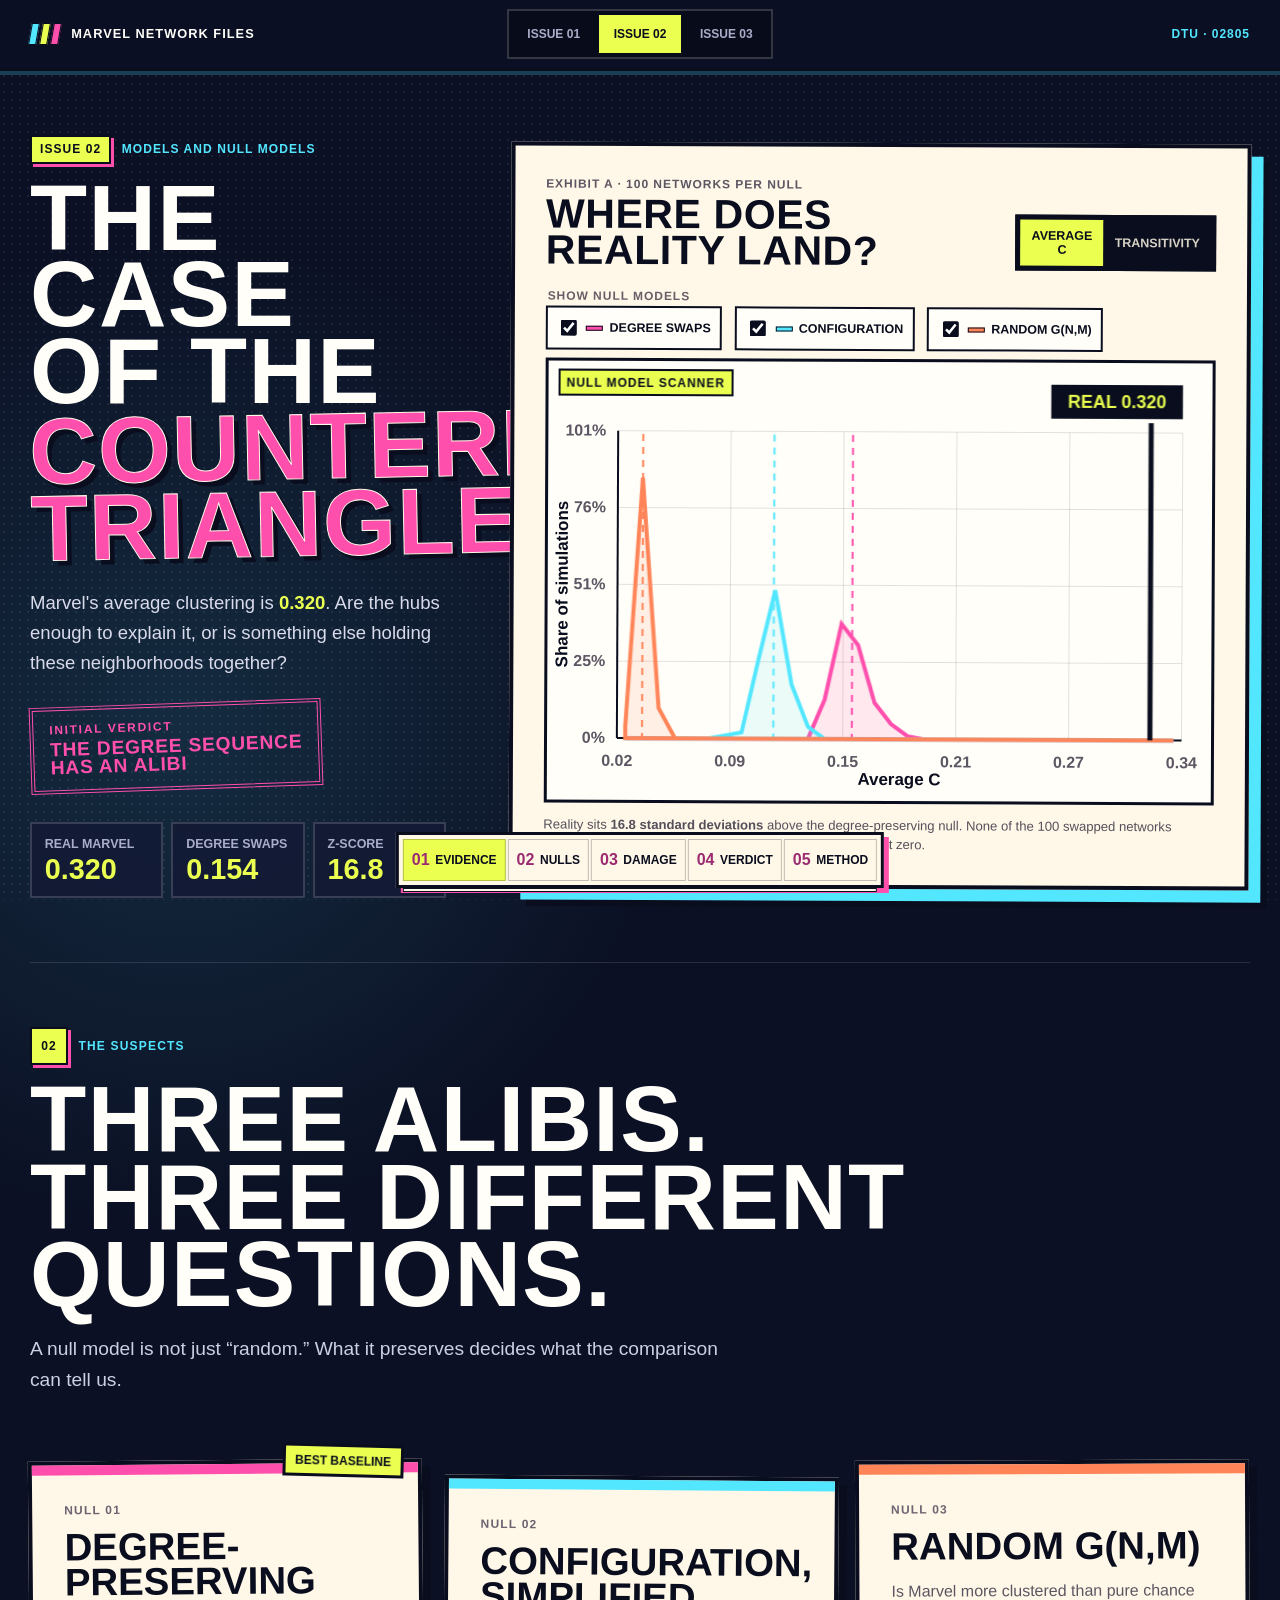
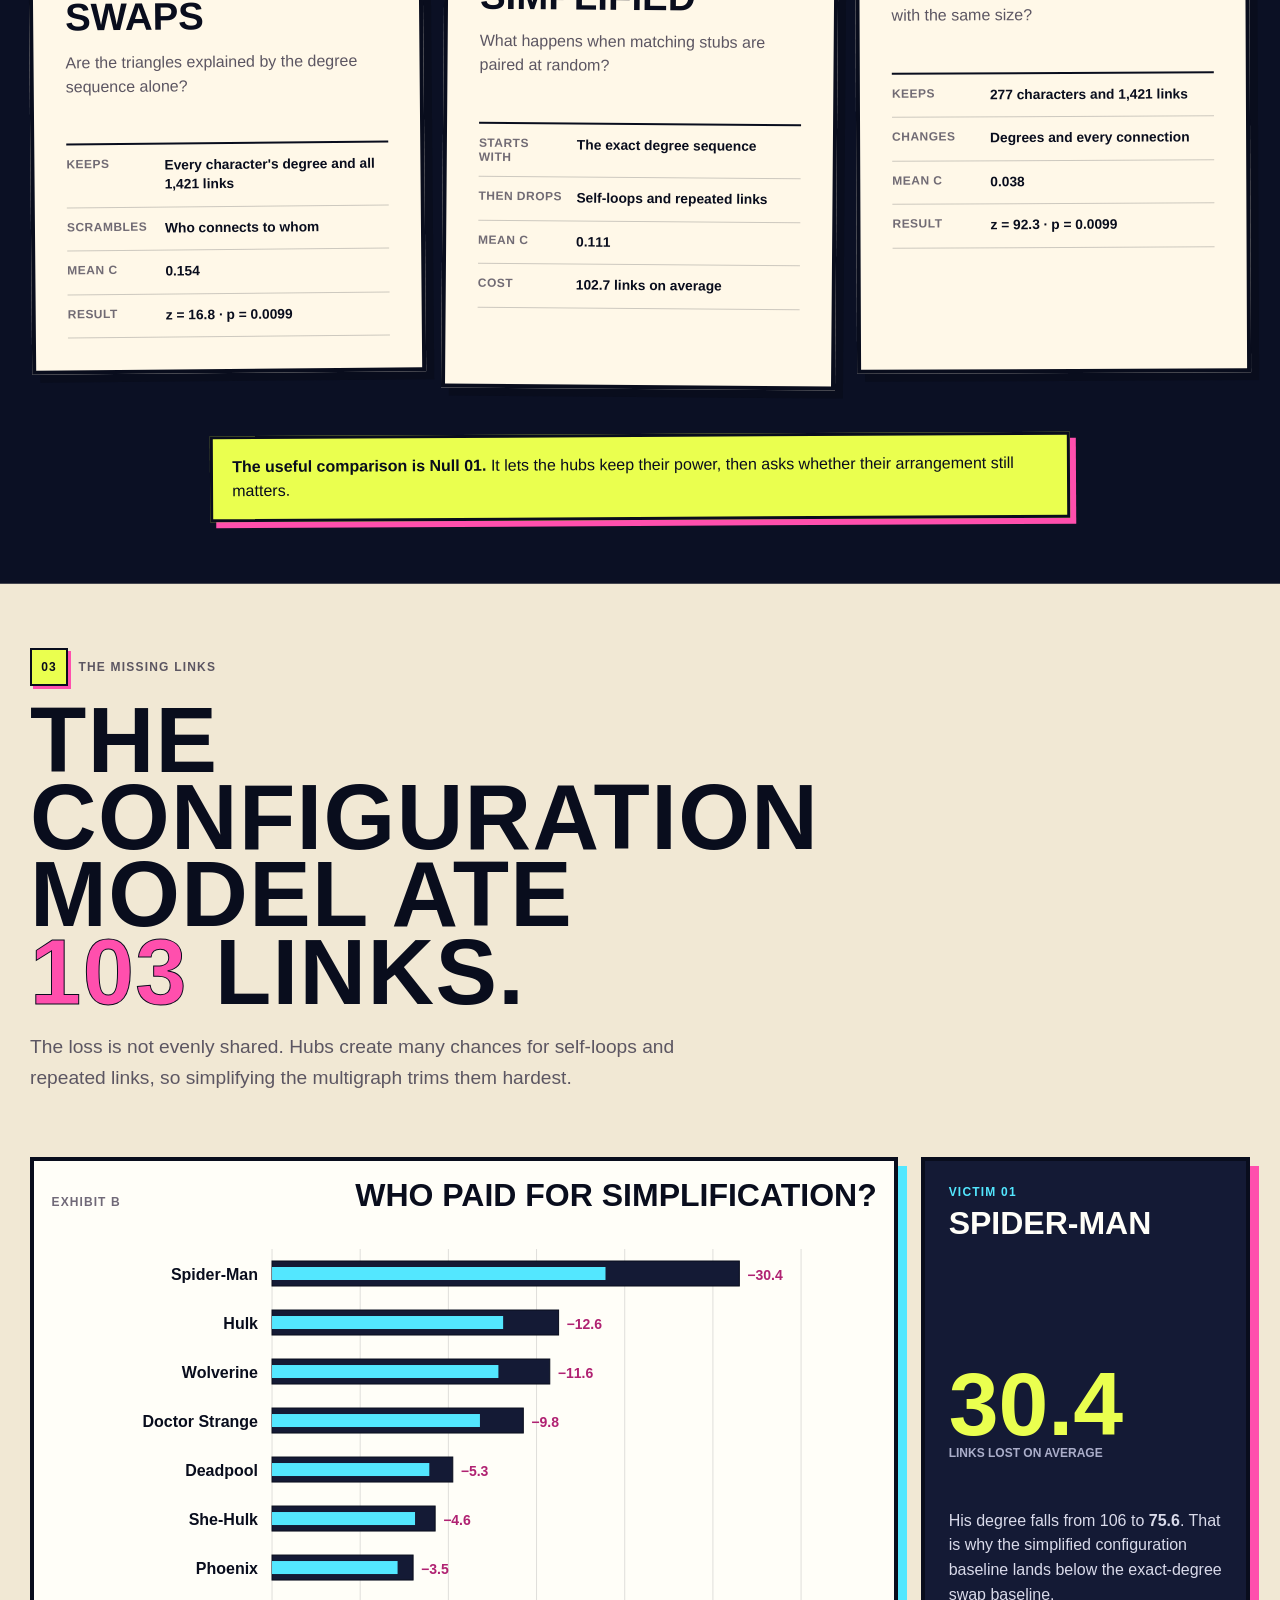
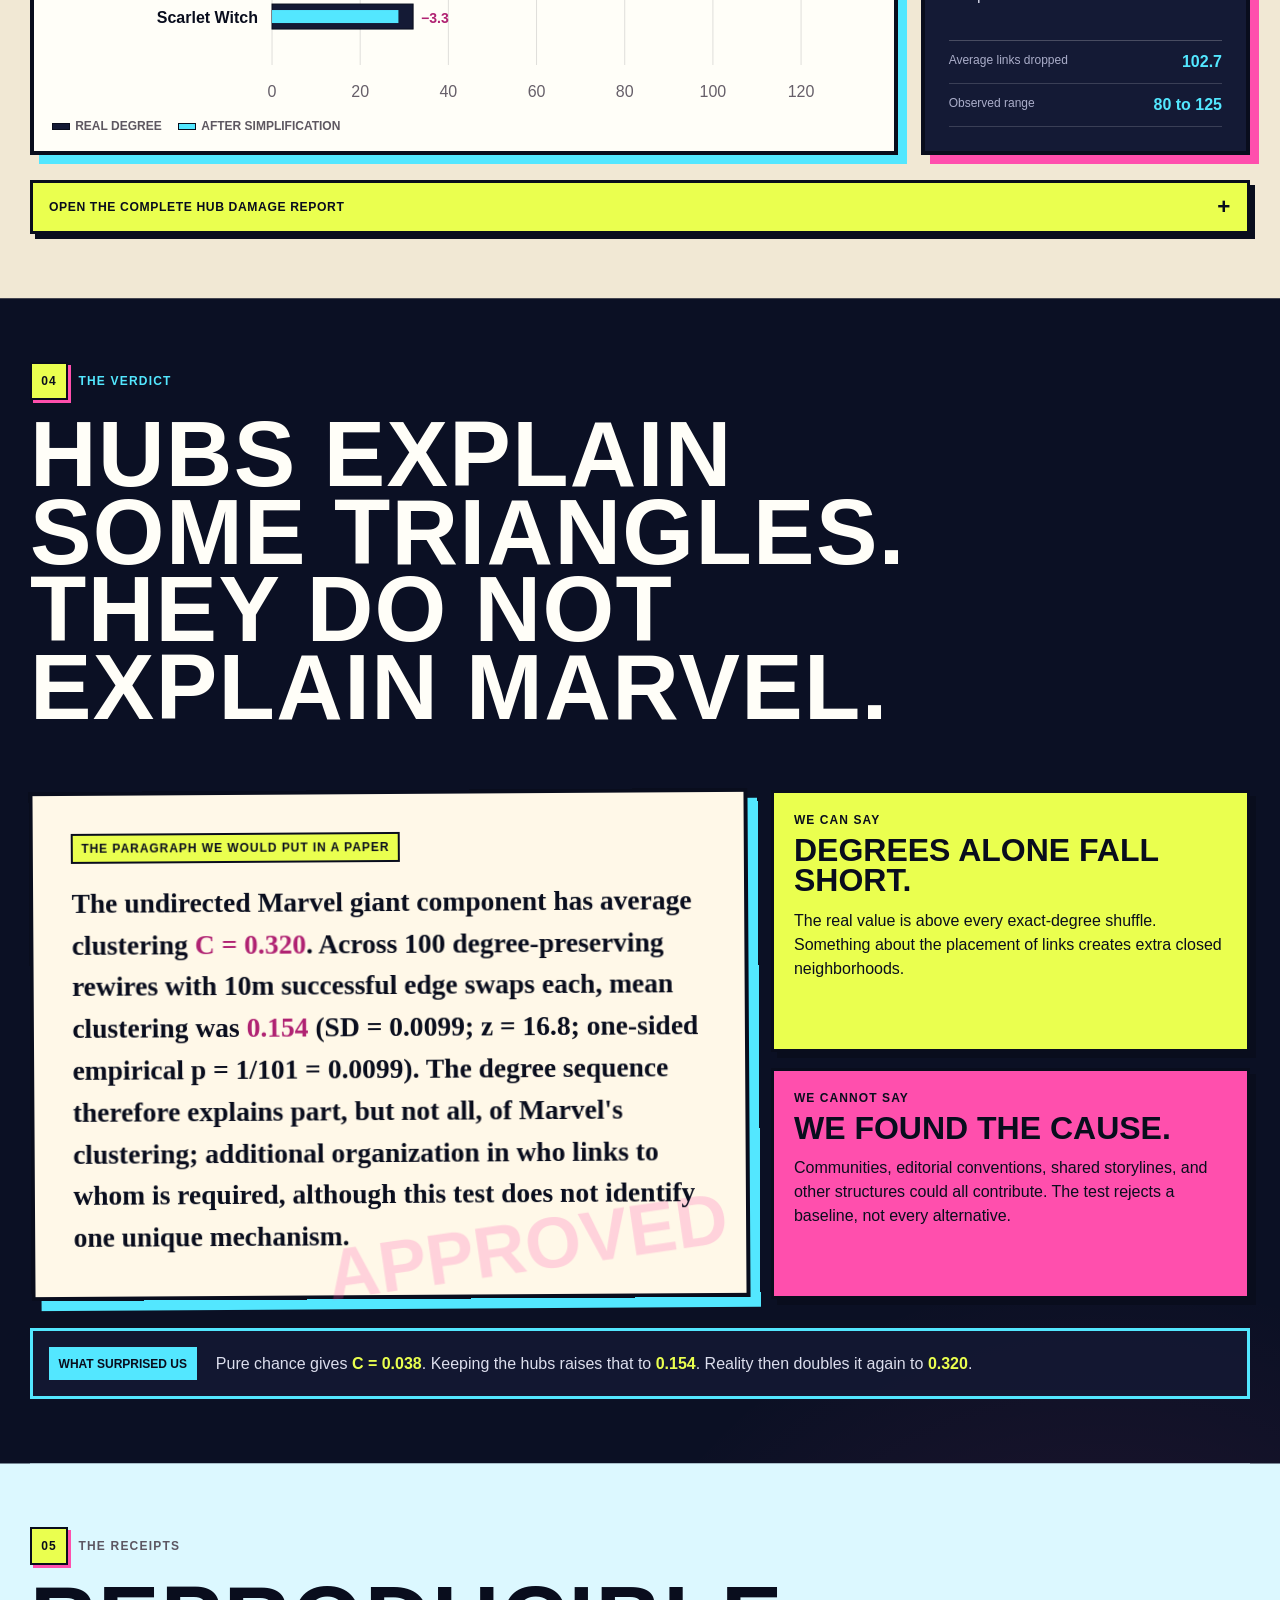
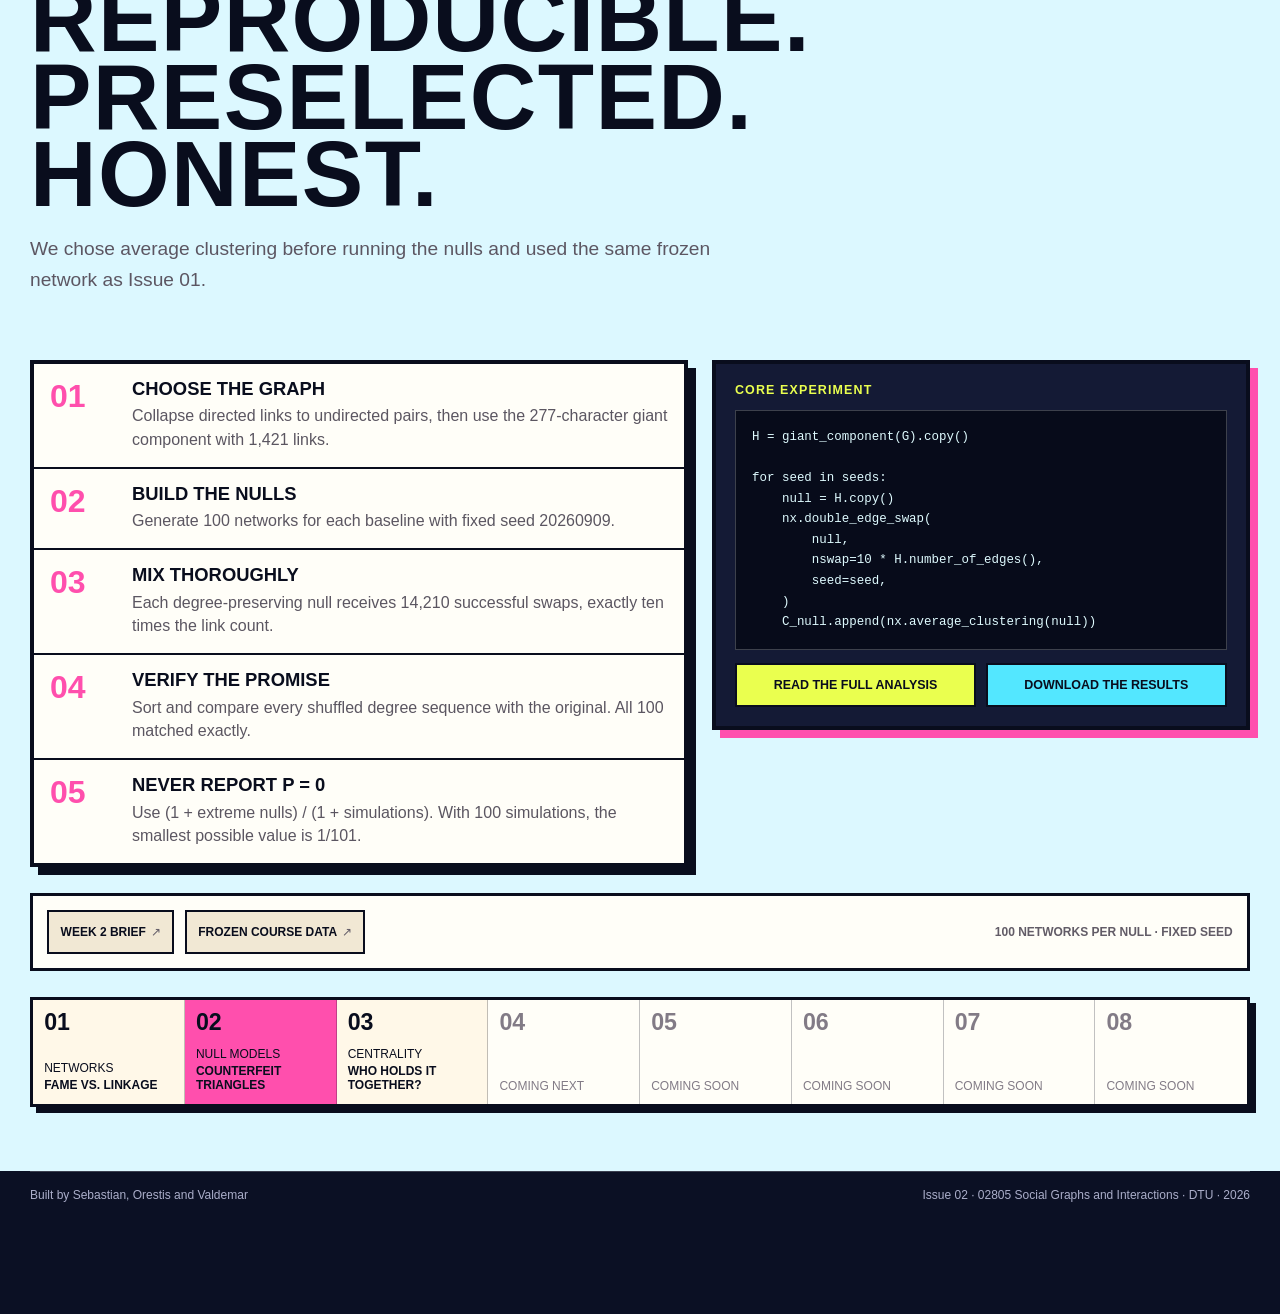
==== commit 26dc3c99: "Add Week 3 centrality investigation" ====
--- a/week2/index.html
+++ b/week2/index.html
@@ -24,6 +24,7 @@
       <nav class="issue-switcher" aria-label="Published issues">
         <a href="../">Issue 01</a>
         <a href="./" aria-current="page">Issue 02</a>
+        <a href="../week3/">Issue 03</a>
       </nav>
       <span class="course-mark">DTU · 02805</span>
     </header>
@@ -241,8 +242,8 @@
         <div class="issue-track" aria-label="Course post progress">
           <a href="../"><span>01</span><small>Networks</small><strong>Fame vs. linkage</strong></a>
           <a href="./" aria-current="page"><span>02</span><small>Null models</small><strong>Counterfeit triangles</strong></a>
-          <div><span>03</span><small>Coming next</small></div>
-          <div><span>04</span><small>Coming soon</small></div>
+          <a href="../week3/"><span>03</span><small>Centrality</small><strong>Who holds it together?</strong></a>
+          <div><span>04</span><small>Coming next</small></div>
           <div><span>05</span><small>Coming soon</small></div>
           <div><span>06</span><small>Coming soon</small></div>
           <div><span>07</span><small>Coming soon</small></div>
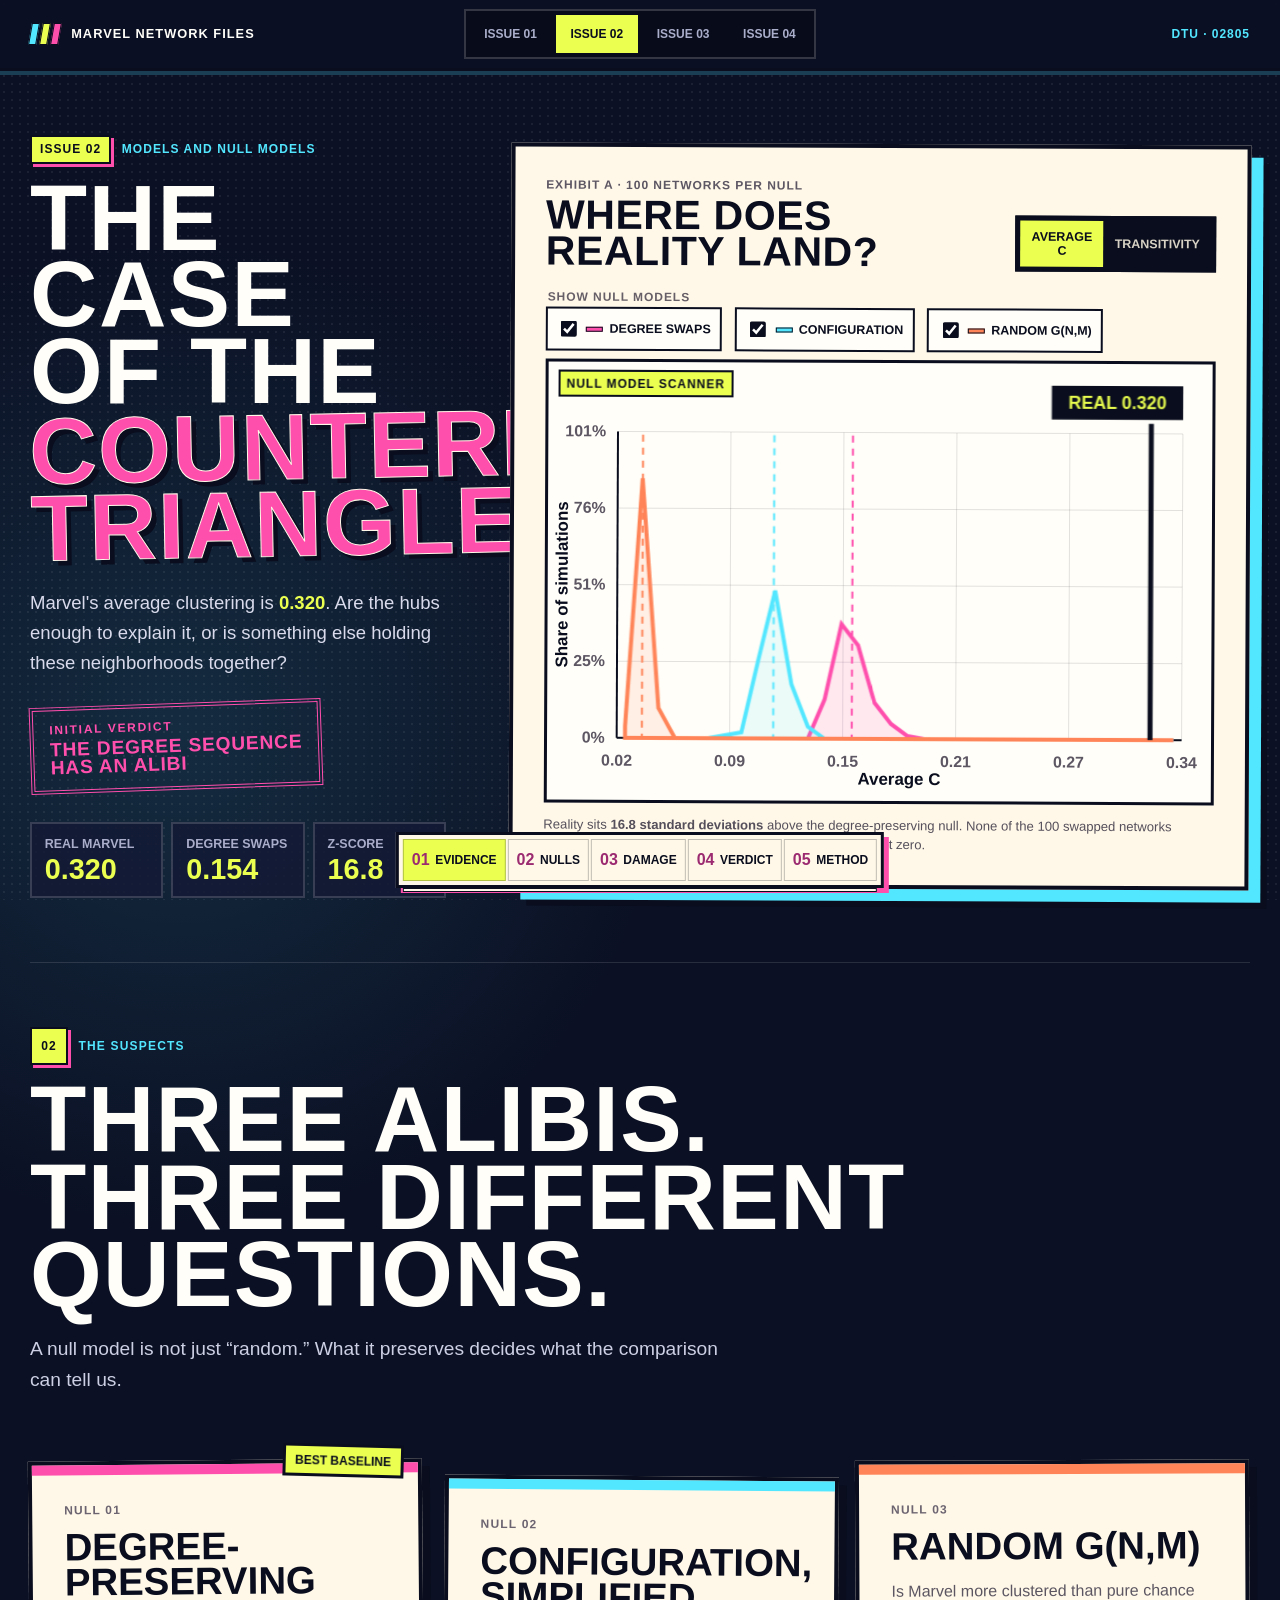
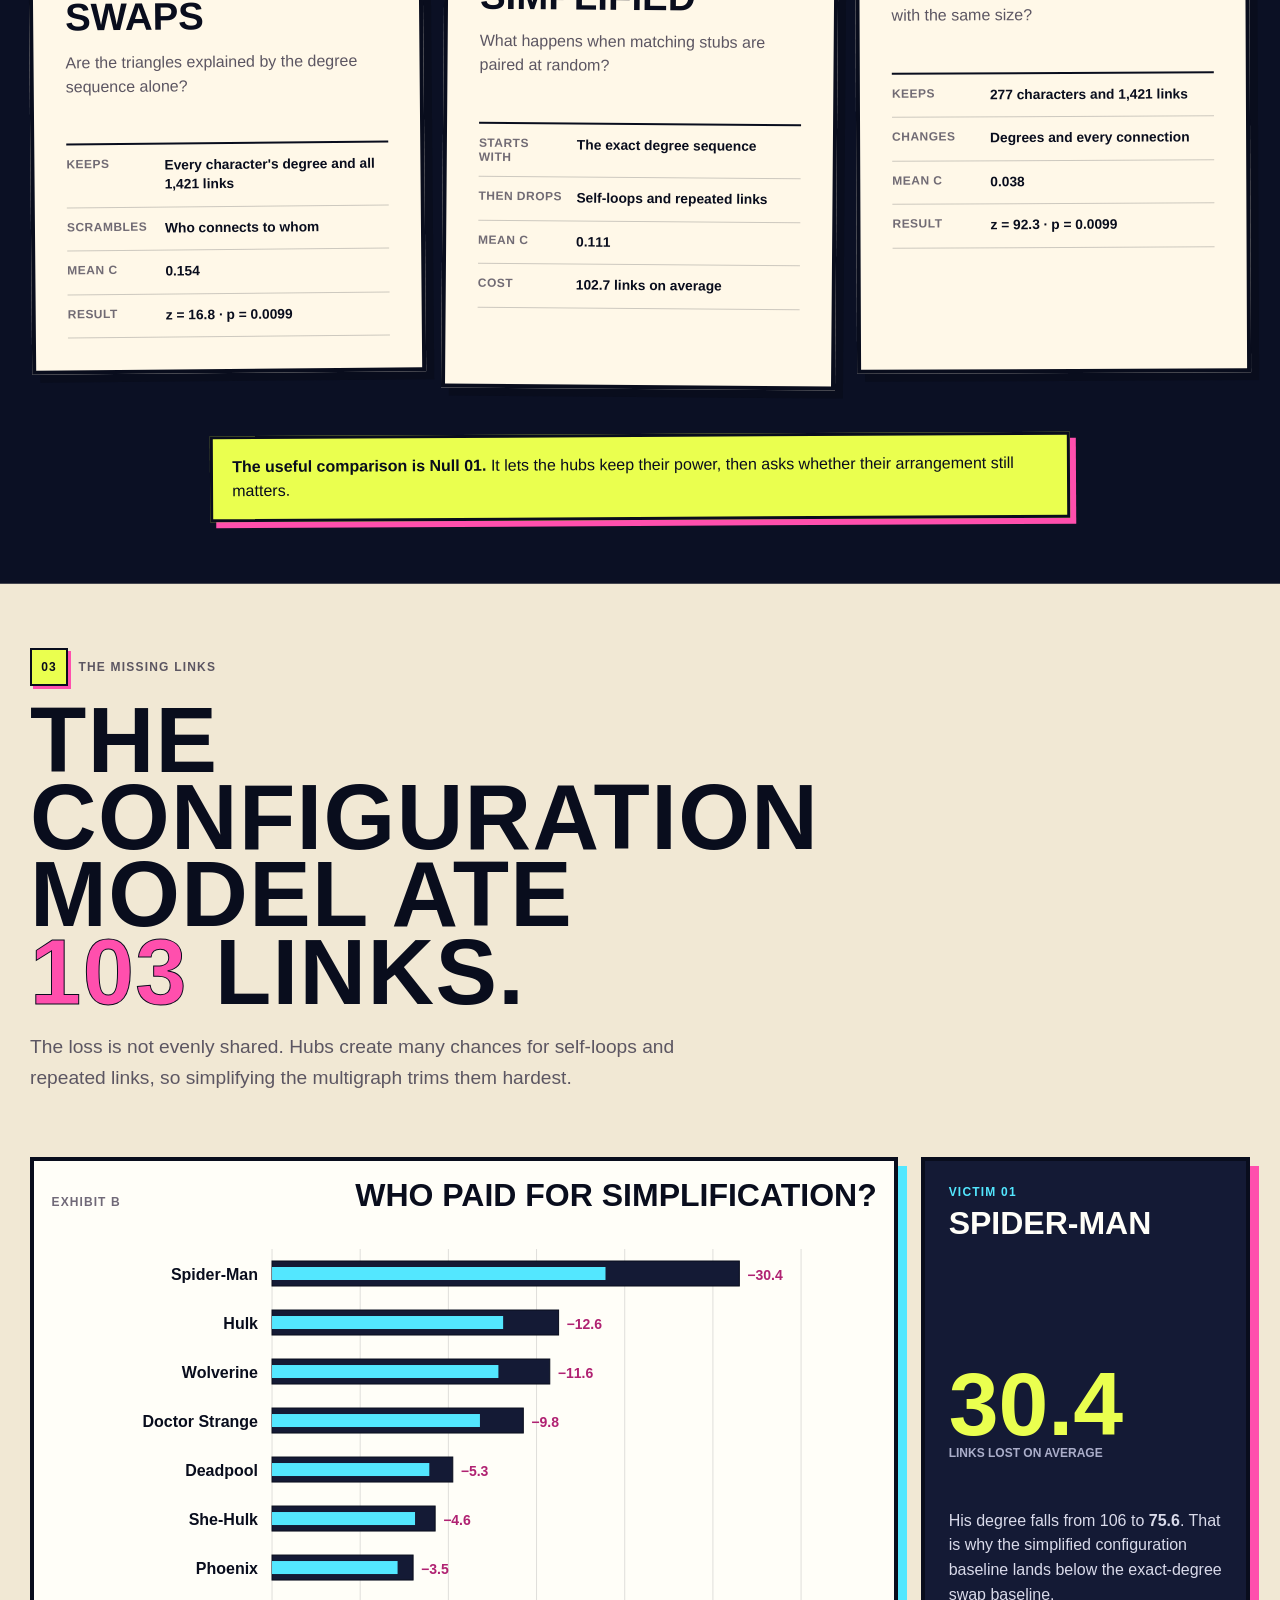
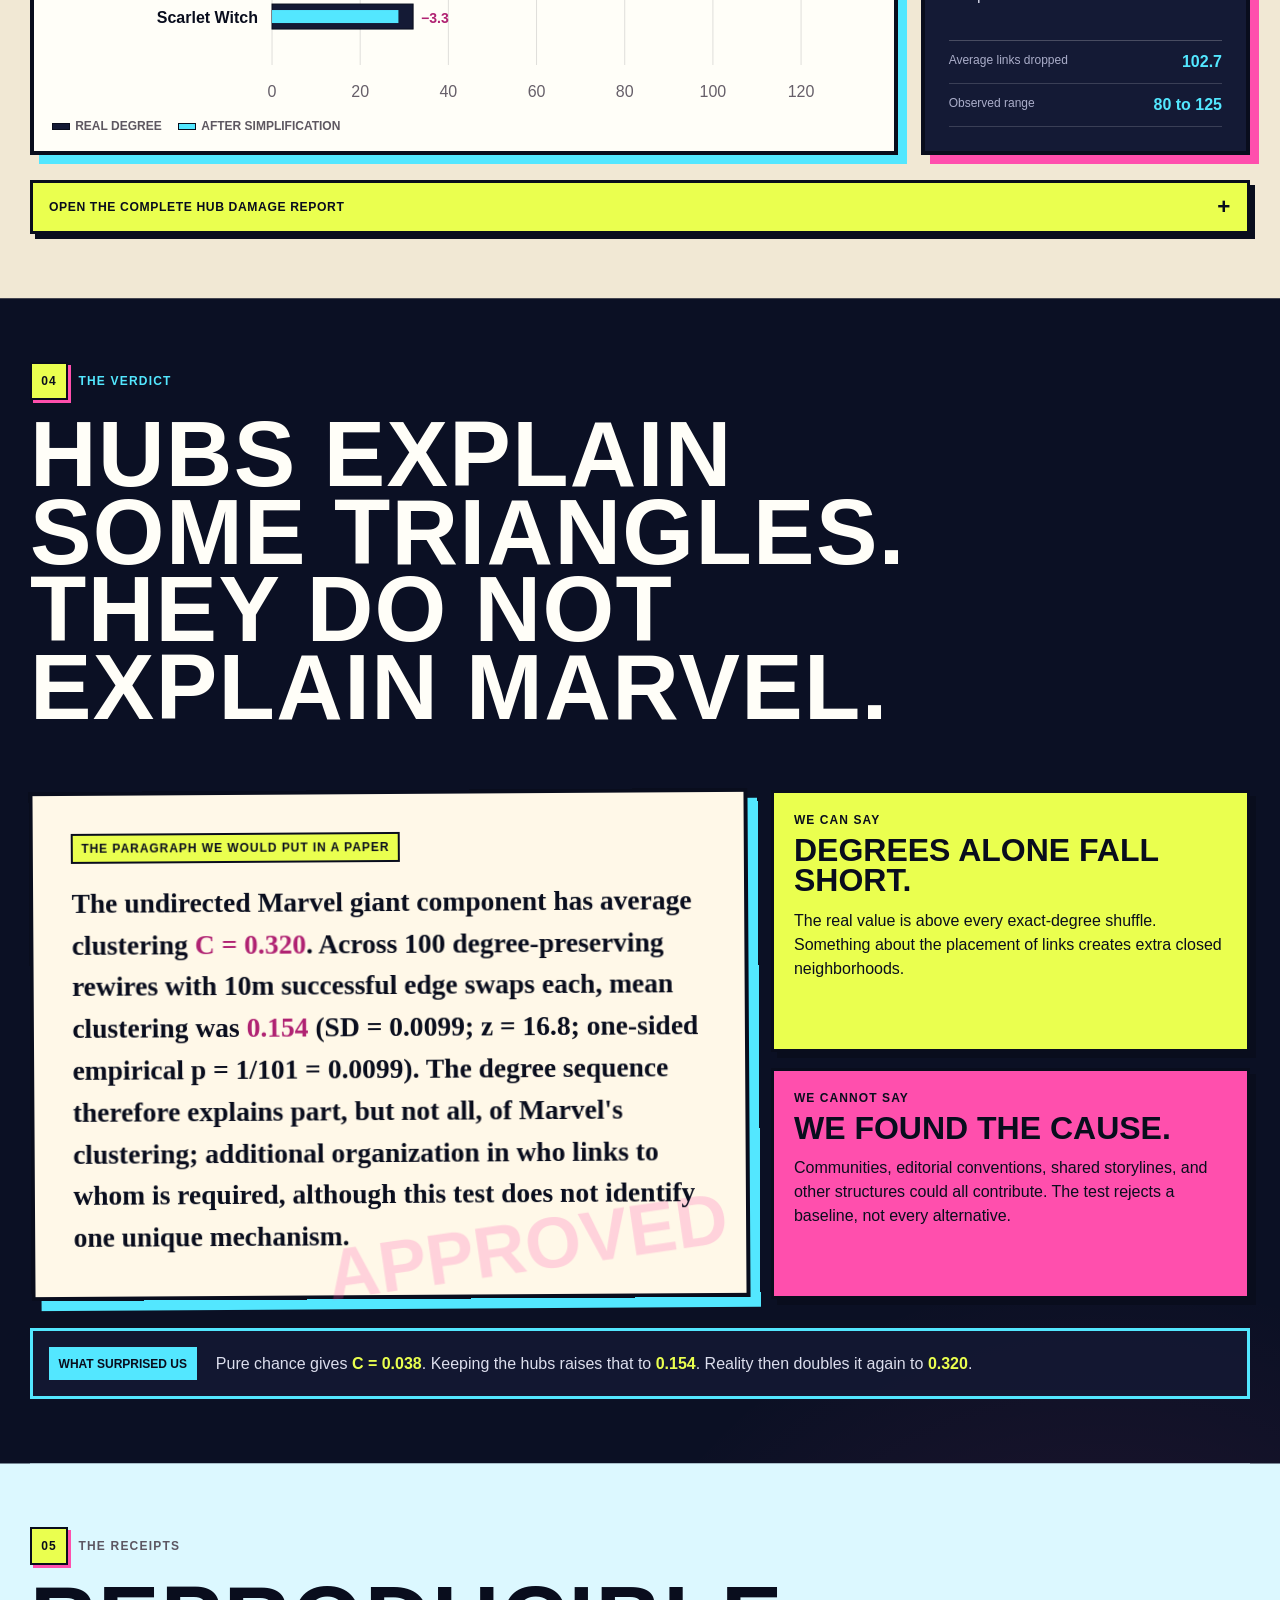
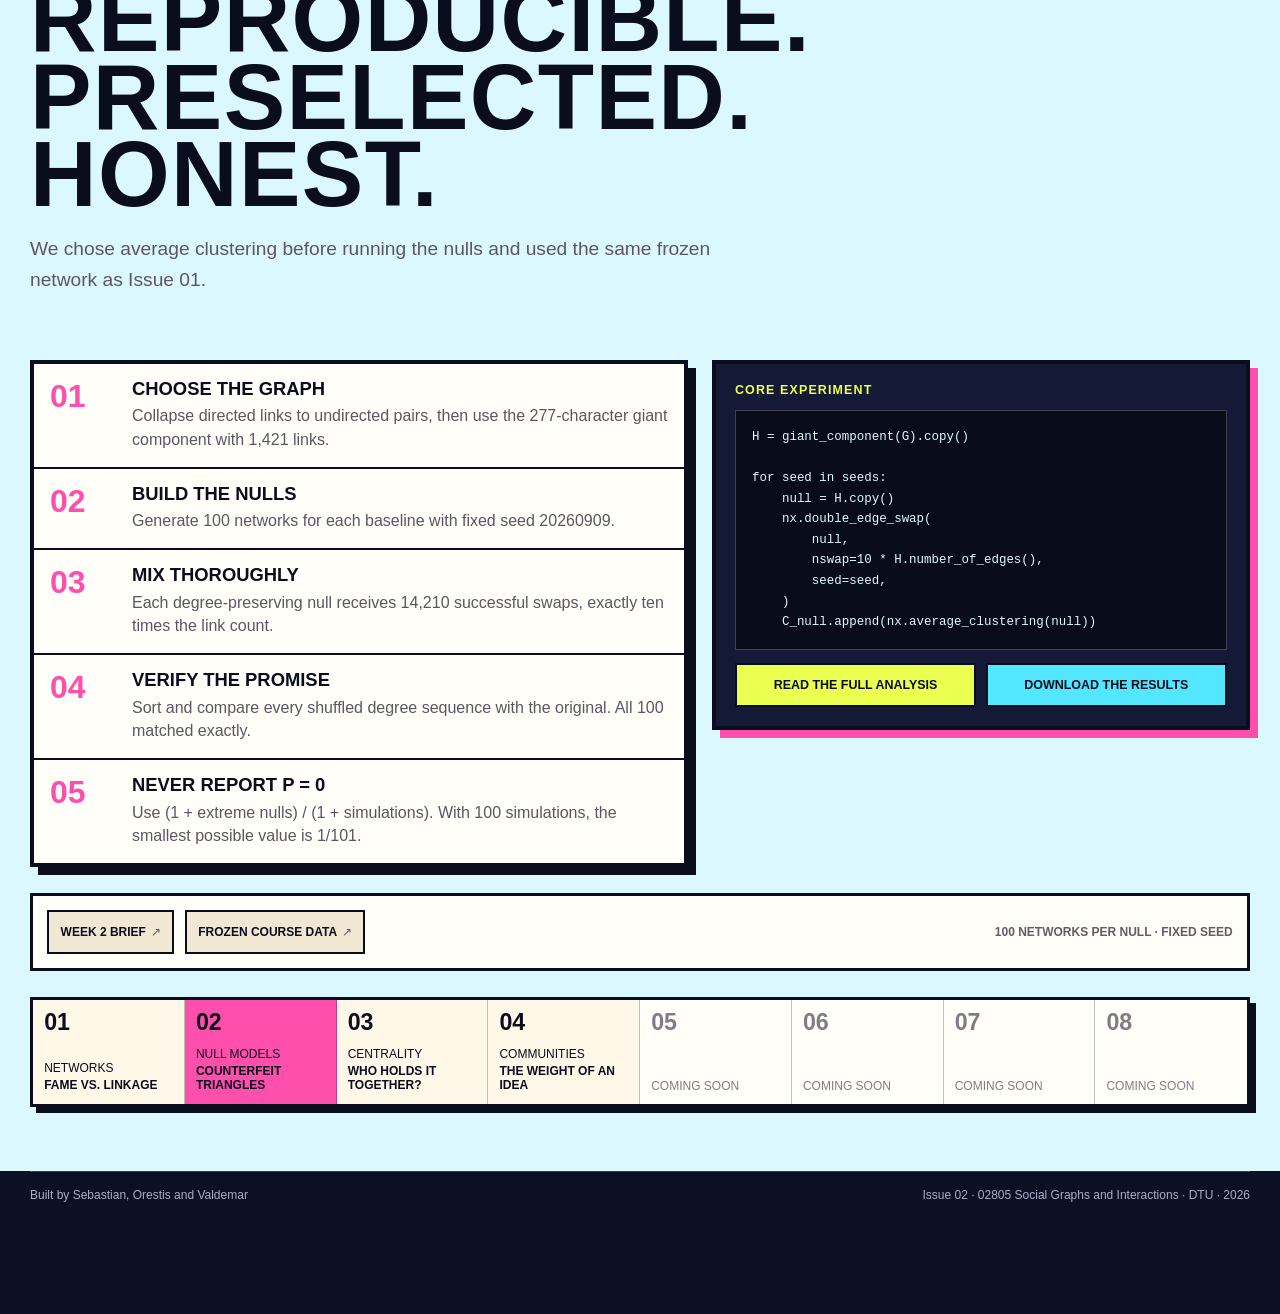
==== commit aebfbb35: "Add Week 4 philosophy community atlas" ====
--- a/week2/index.html
+++ b/week2/index.html
@@ -25,6 +25,7 @@
         <a href="../">Issue 01</a>
         <a href="./" aria-current="page">Issue 02</a>
         <a href="../week3/">Issue 03</a>
+        <a href="../week4/">Issue 04</a>
       </nav>
       <span class="course-mark">DTU · 02805</span>
     </header>
@@ -243,7 +244,7 @@
           <a href="../"><span>01</span><small>Networks</small><strong>Fame vs. linkage</strong></a>
           <a href="./" aria-current="page"><span>02</span><small>Null models</small><strong>Counterfeit triangles</strong></a>
           <a href="../week3/"><span>03</span><small>Centrality</small><strong>Who holds it together?</strong></a>
-          <div><span>04</span><small>Coming next</small></div>
+          <a href="../week4/"><span>04</span><small>Communities</small><strong>The weight of an idea</strong></a>
           <div><span>05</span><small>Coming soon</small></div>
           <div><span>06</span><small>Coming soon</small></div>
           <div><span>07</span><small>Coming soon</small></div>
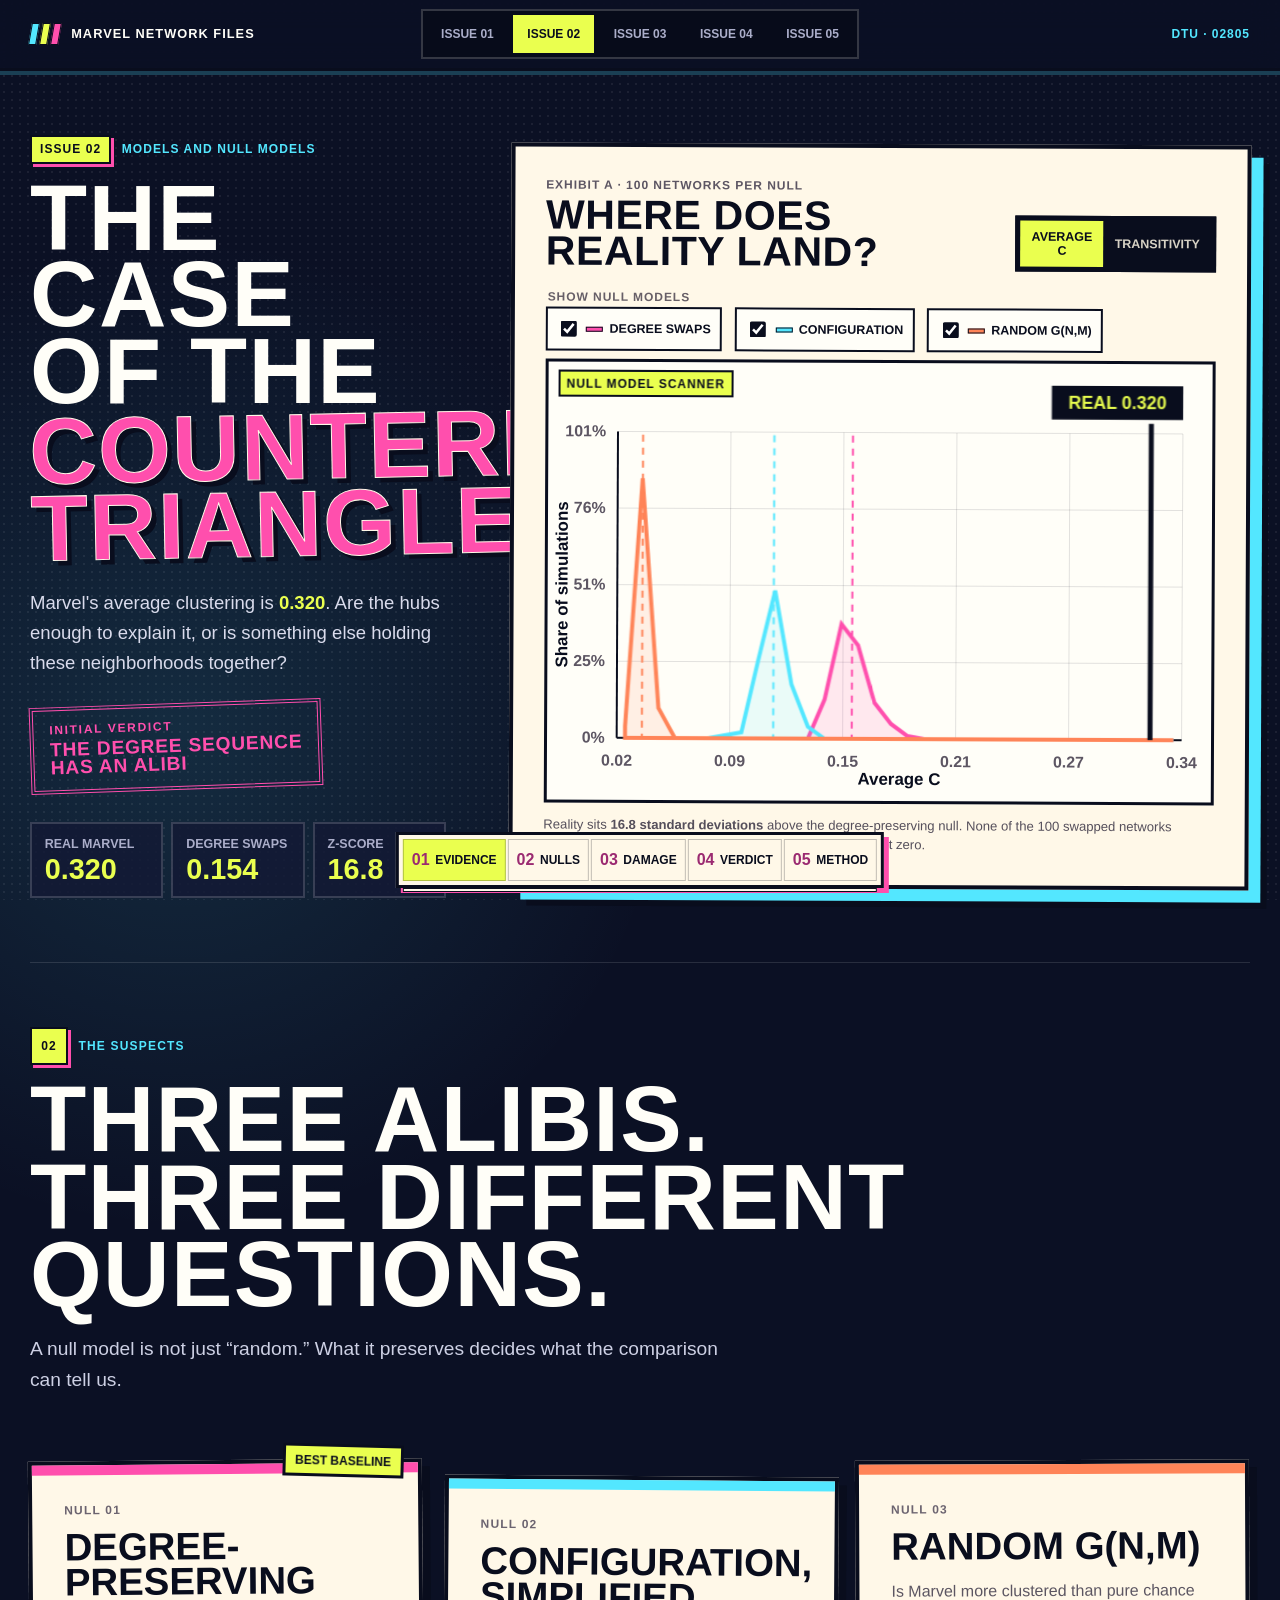
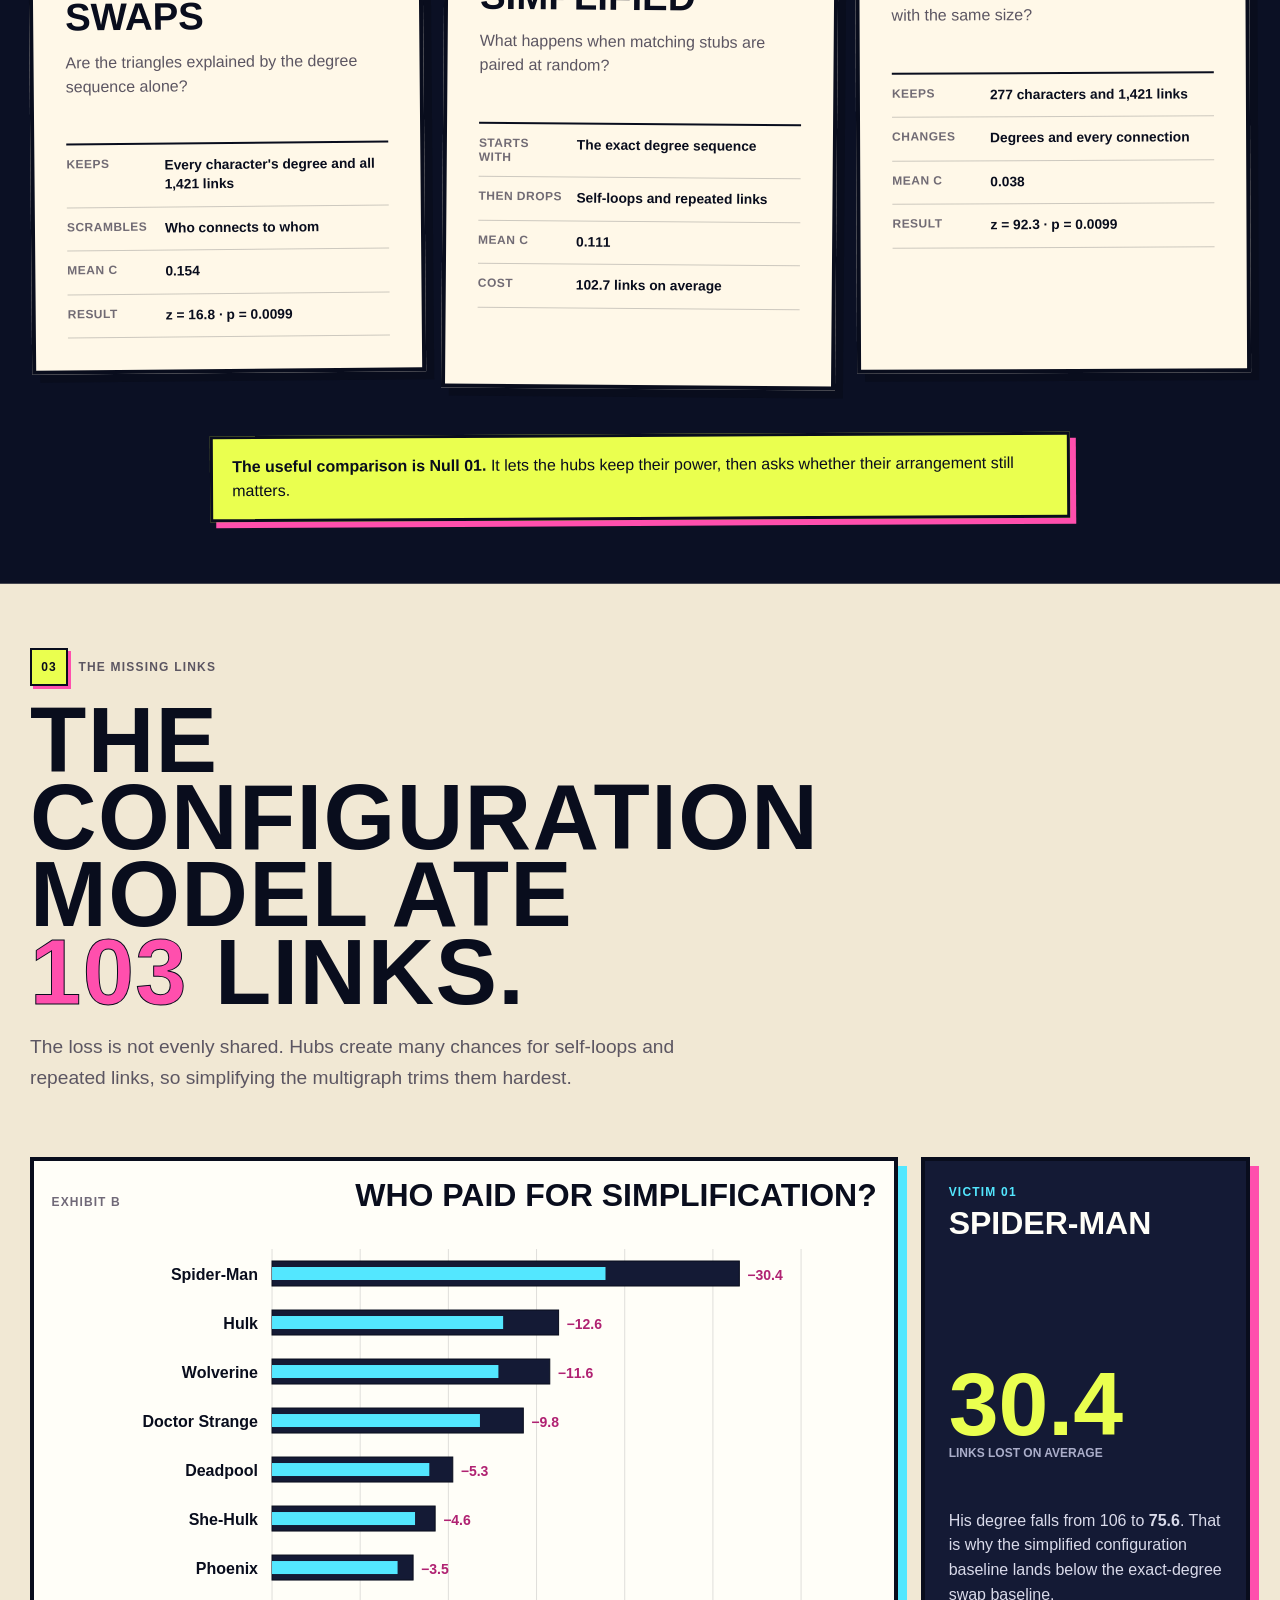
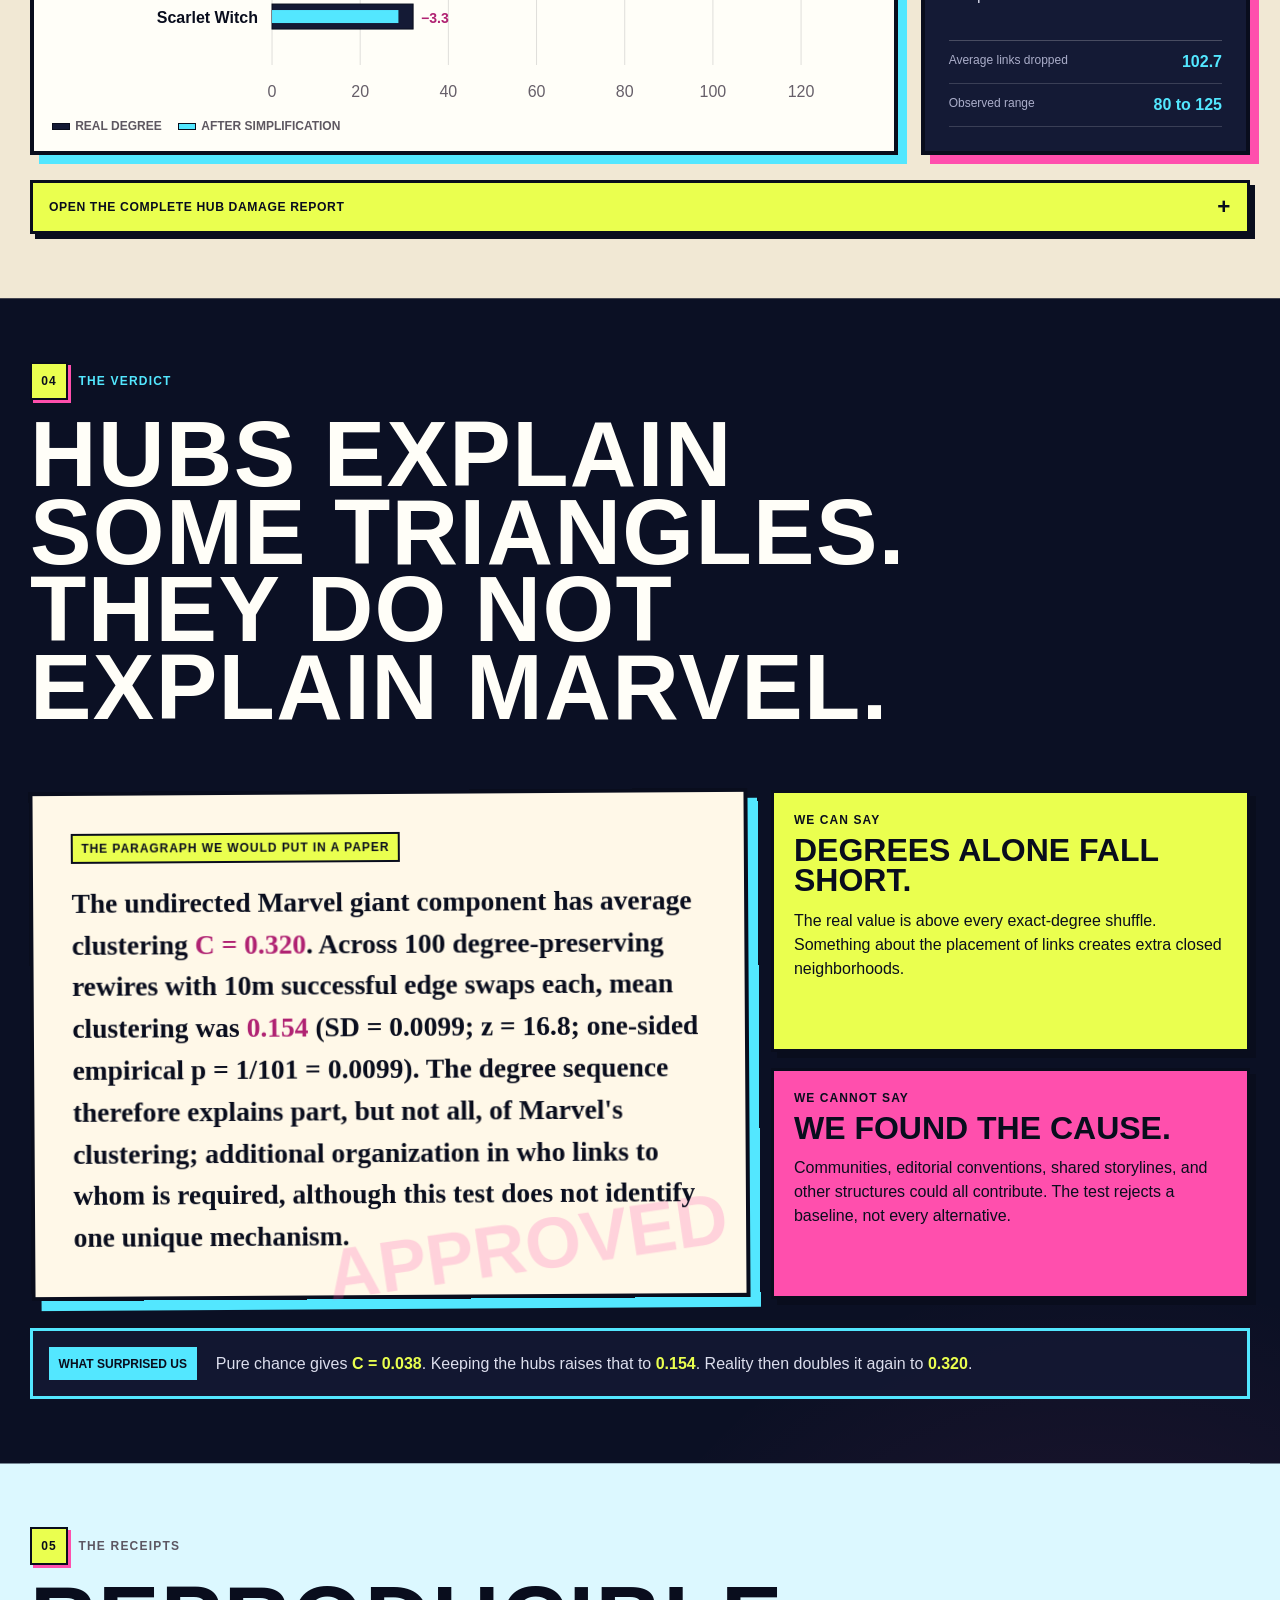
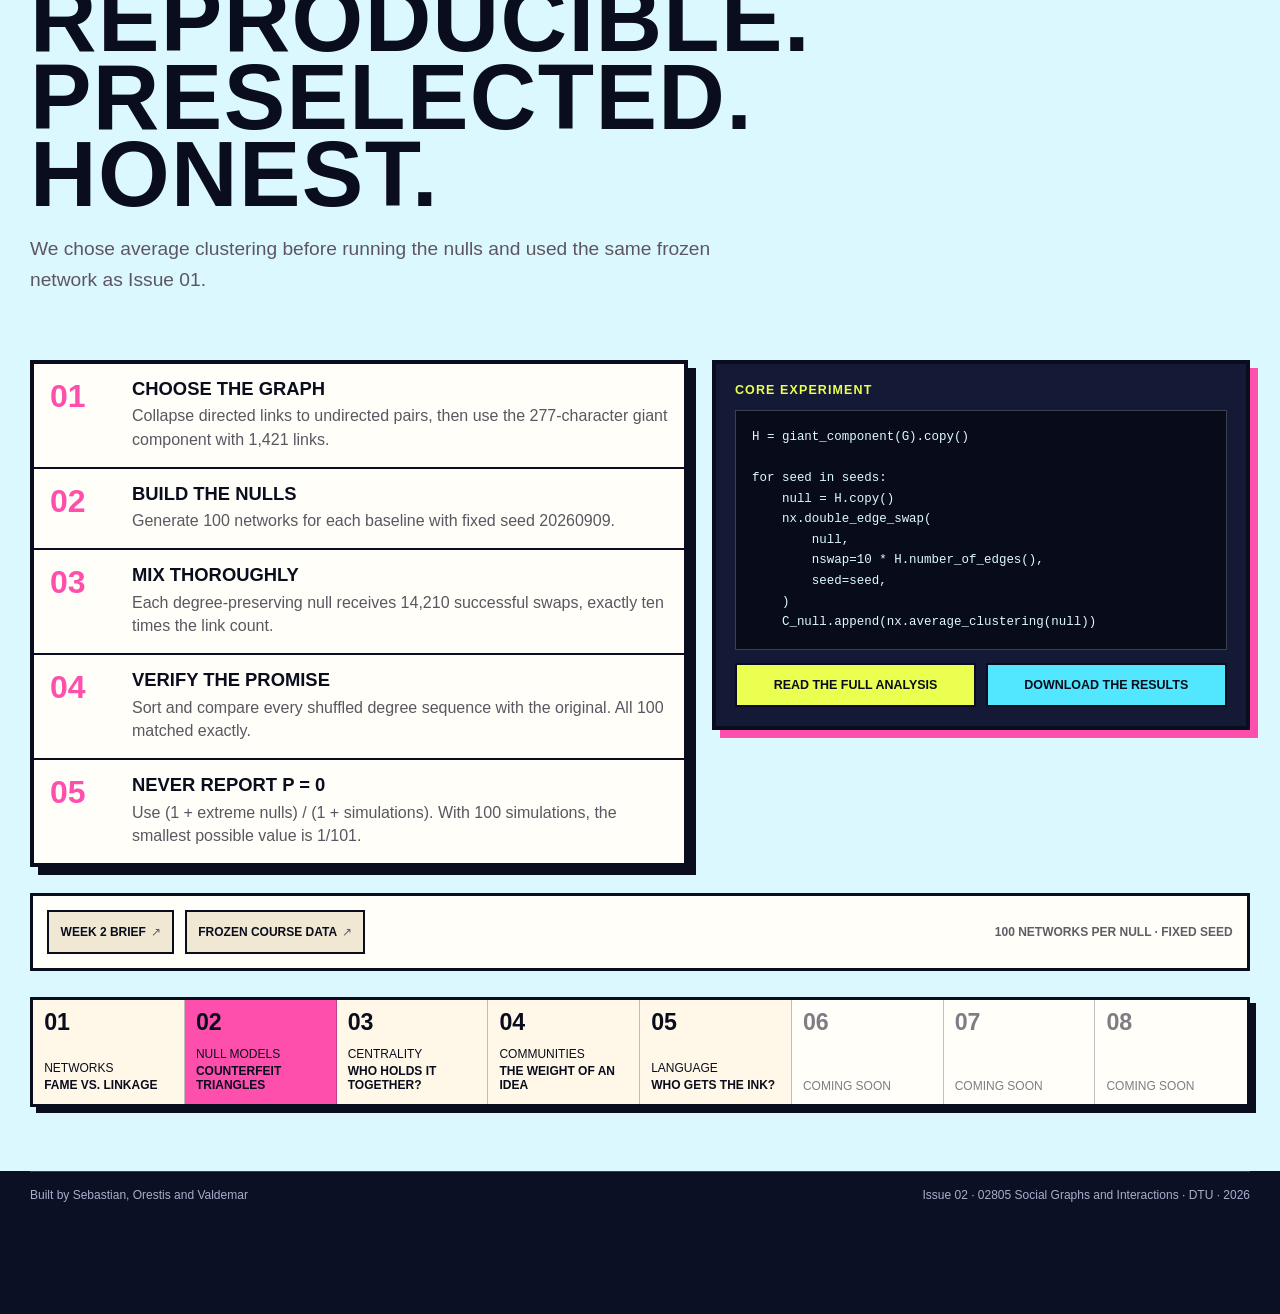
==== commit 6ce407fc: "Add Week 5 Marvel text investigation" ====
--- a/week2/index.html
+++ b/week2/index.html
@@ -26,6 +26,7 @@
         <a href="./" aria-current="page">Issue 02</a>
         <a href="../week3/">Issue 03</a>
         <a href="../week4/">Issue 04</a>
+        <a href="../week5/">Issue 05</a>
       </nav>
       <span class="course-mark">DTU · 02805</span>
     </header>
@@ -245,7 +246,7 @@
           <a href="./" aria-current="page"><span>02</span><small>Null models</small><strong>Counterfeit triangles</strong></a>
           <a href="../week3/"><span>03</span><small>Centrality</small><strong>Who holds it together?</strong></a>
           <a href="../week4/"><span>04</span><small>Communities</small><strong>The weight of an idea</strong></a>
-          <div><span>05</span><small>Coming soon</small></div>
+          <a href="../week5/"><span>05</span><small>Language</small><strong>Who gets the ink?</strong></a>
           <div><span>06</span><small>Coming soon</small></div>
           <div><span>07</span><small>Coming soon</small></div>
           <div><span>08</span><small>Coming soon</small></div>
